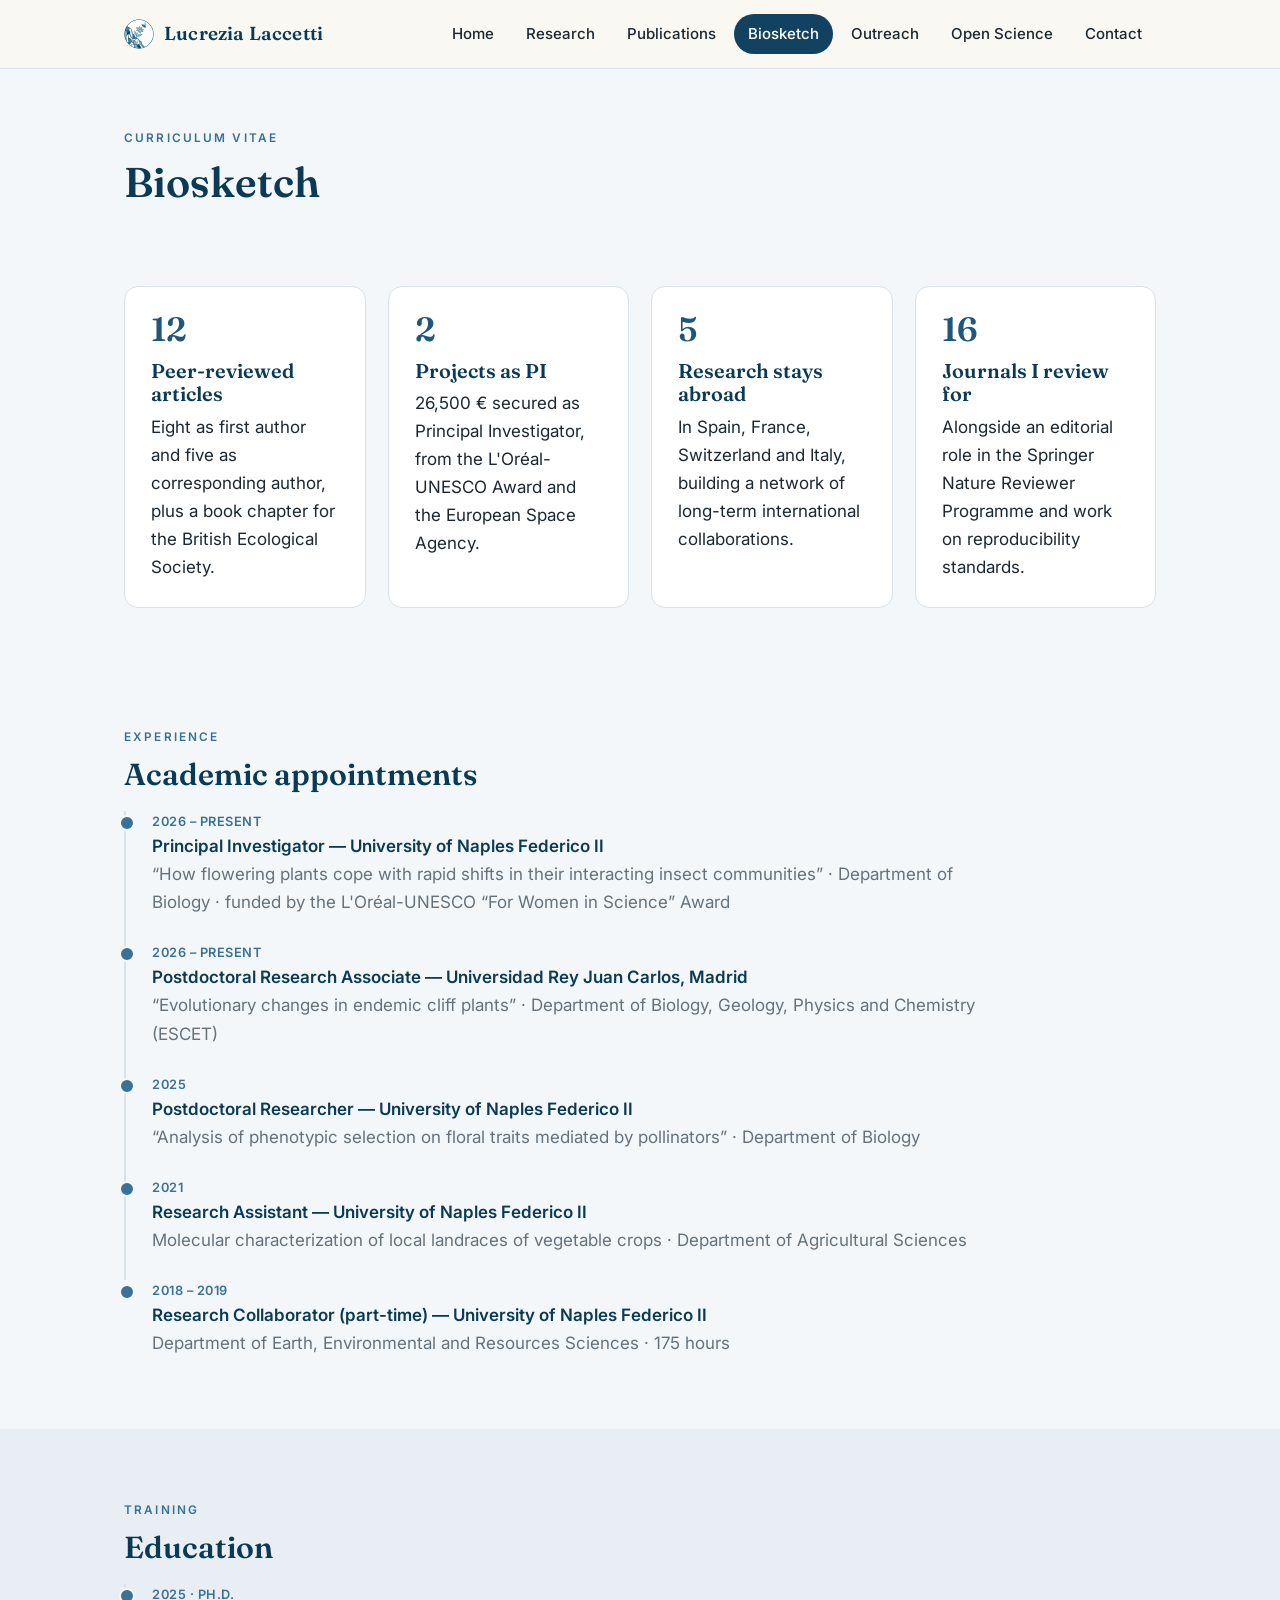
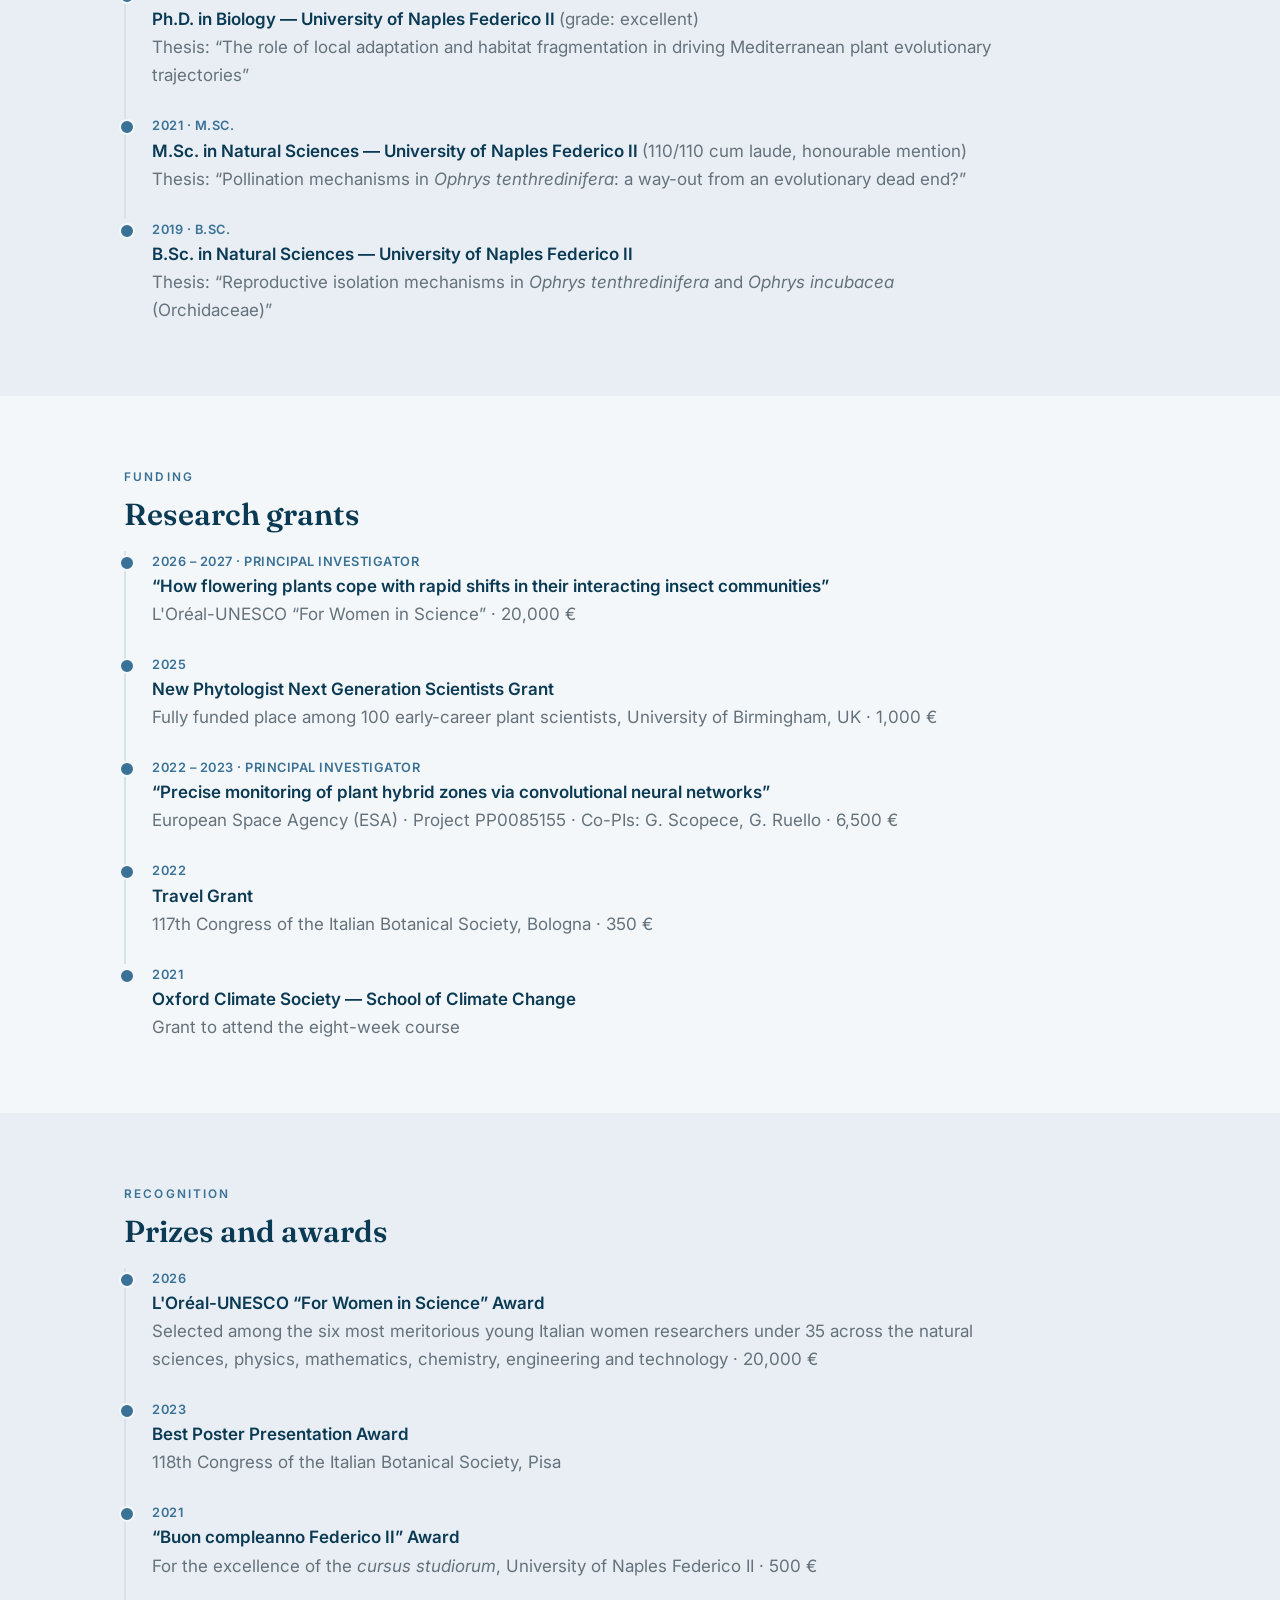
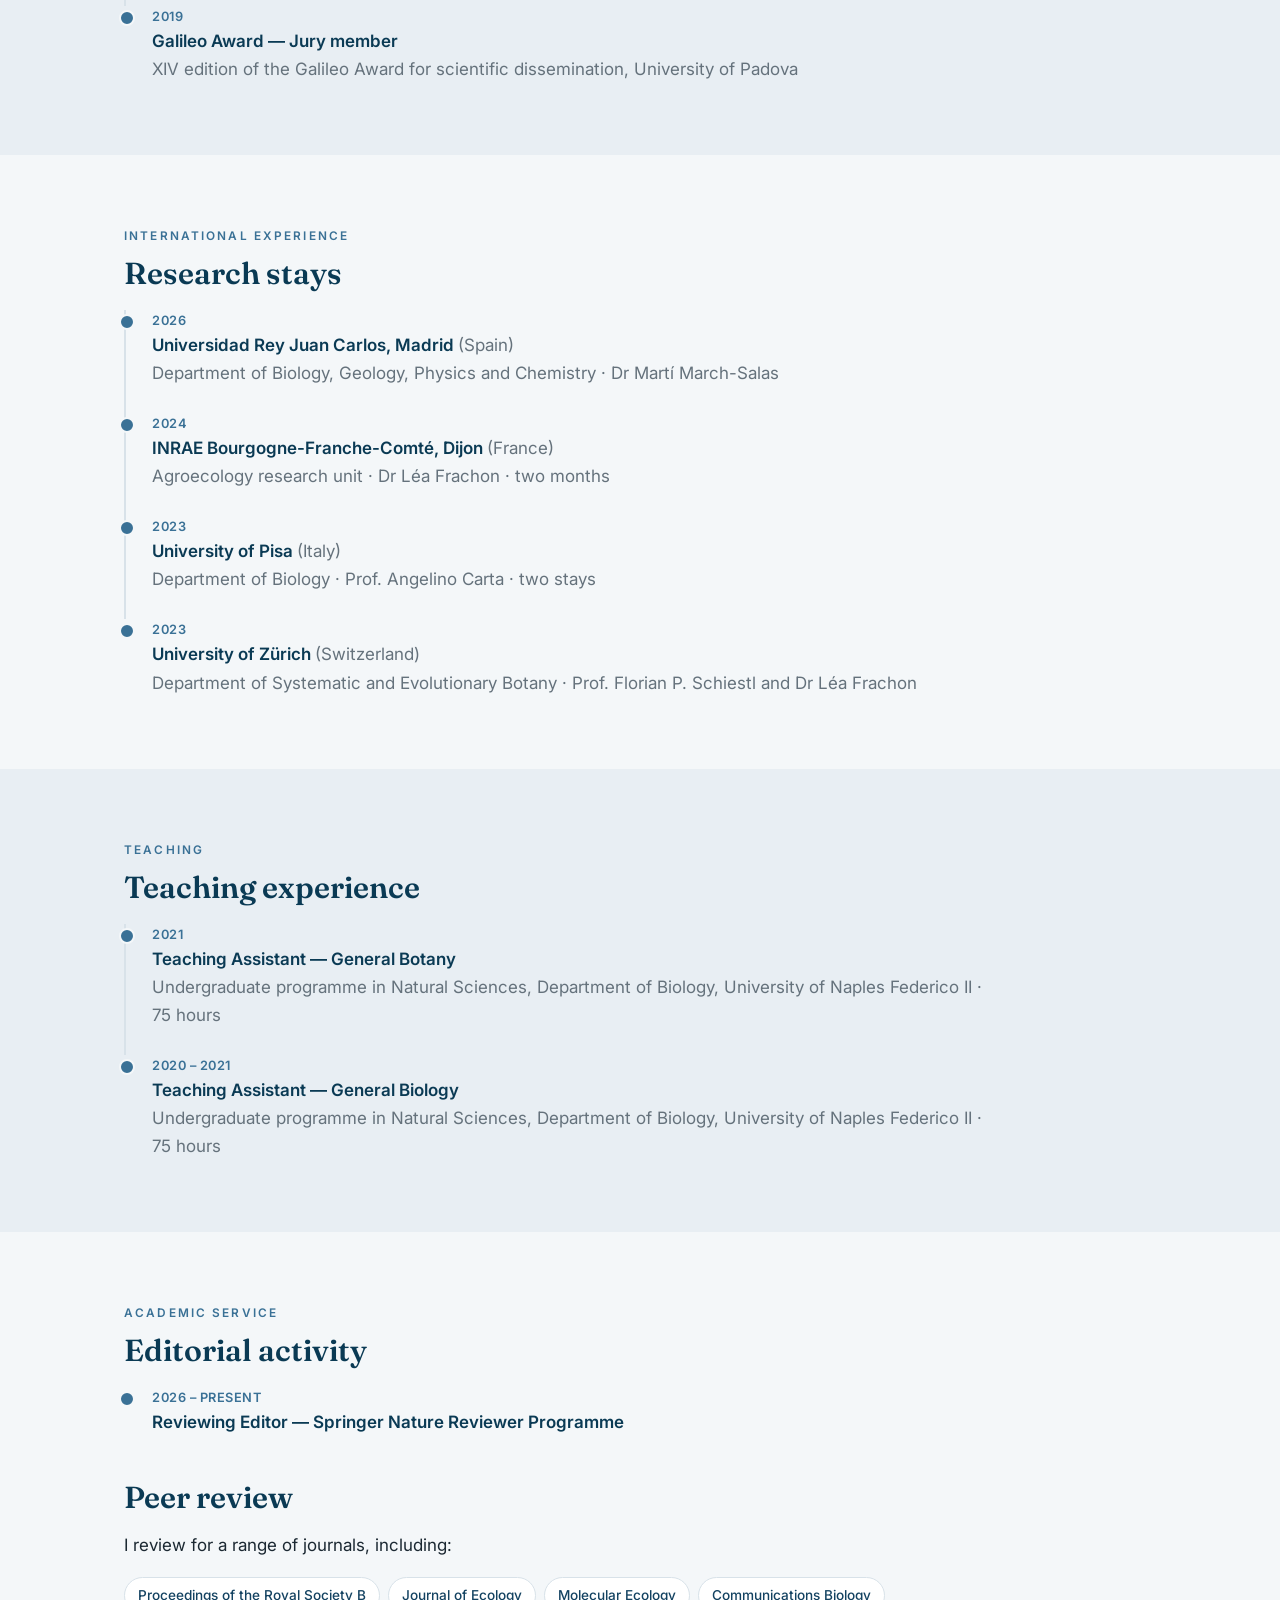
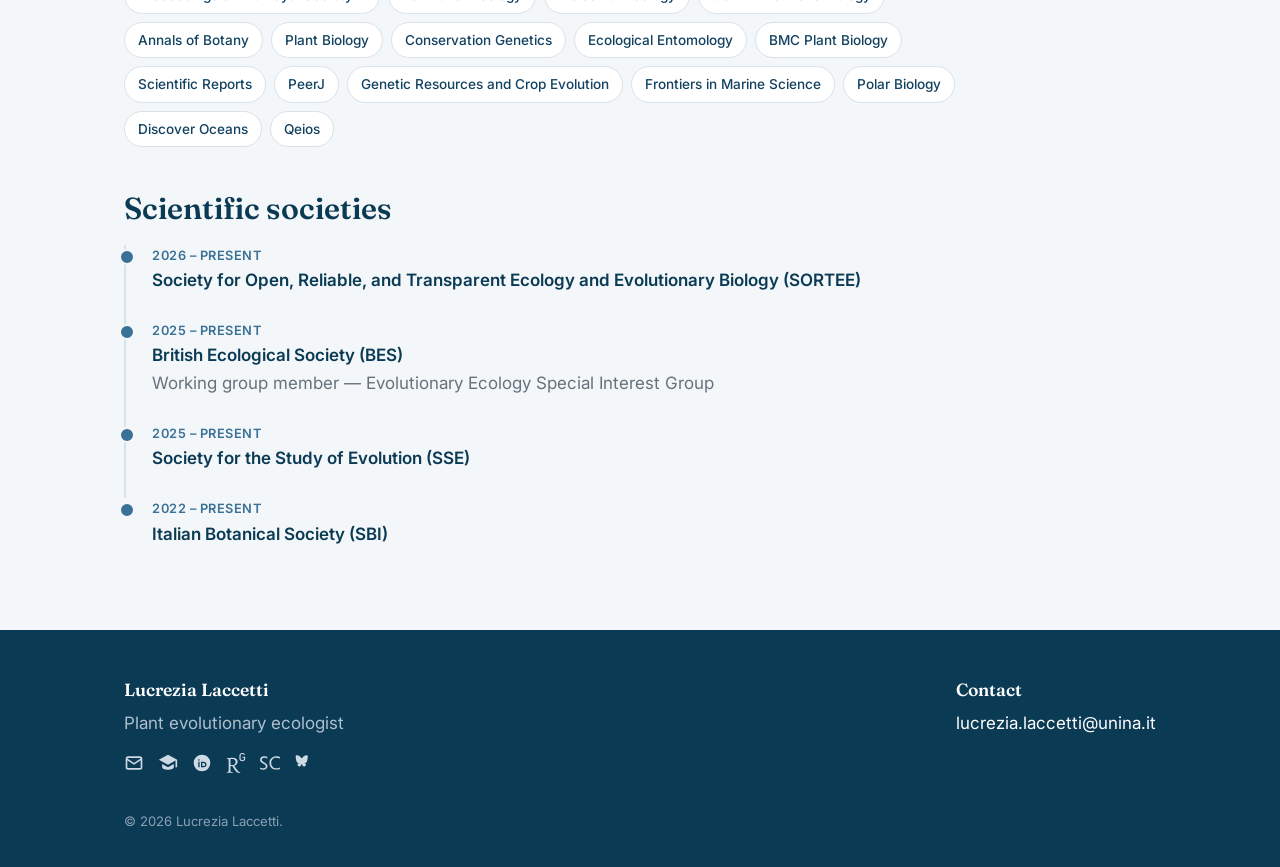
==== biosketch.html @ fb686a70 "Add files via upload" ====
<!DOCTYPE html>
<html lang="en">
<head>
<meta charset="UTF-8" />
<meta name="viewport" content="width=device-width, initial-scale=1.0" />
<title>Biosketch — Lucrezia Laccetti</title>
<meta name="description" content="Biosketch of Lucrezia Laccetti: academic appointments, education, research grants, prizes and awards, research stays, teaching, peer review and academic service." />
<link rel="icon" href="assets/logo.png" />
<link rel="preconnect" href="https://fonts.googleapis.com" />
<link rel="preconnect" href="https://fonts.gstatic.com" crossorigin />
<link href="https://fonts.googleapis.com/css2?family=Fraunces:opsz,wght@9..144,500;9..144,600;9..144,700&family=Inter:wght@400;500;600;700&display=swap" rel="stylesheet" />
<link rel="stylesheet" href="css/style.css" />
</head>
<body>

<header class="site-header">
  <div class="wrap nav">
    <a class="brand" href="index.html"><img src="assets/logo.png" alt="" /> Lucrezia Laccetti</a>
    <button class="nav-toggle" aria-label="Menu"><span></span><span></span><span></span></button>
    <ul class="nav-links">
      <li><a href="index.html">Home</a></li>
      <li><a href="research.html">Research</a></li>
      <li><a href="publications.html">Publications</a></li>
      <li><a class="active" href="biosketch.html">Biosketch</a></li>
      <li><a href="outreach.html">Outreach</a></li>
      <li><a href="open-science.html">Open Science</a></li>
      <li><a href="contact.html">Contact</a></li>
    </ul>
  </div>
</header>

<main>
  <section class="page-head wrap">
    <p class="eyebrow">Curriculum vitae</p>
    <h1>Biosketch</h1>
  </section>

  <section class="section--tight wrap">
    <div class="cards" style="grid-template-columns:repeat(auto-fit,minmax(215px,1fr))">
      <article class="card">
        <p style="font-family:var(--font-serif);font-size:2.1rem;line-height:1;color:var(--green-700);font-weight:600;margin-bottom:12px">12</p>
        <h3>Peer-reviewed articles</h3>
        <p>Eight as first author and five as corresponding author, plus a book chapter for the
          British Ecological Society.</p>
      </article>
      <article class="card">
        <p style="font-family:var(--font-serif);font-size:2.1rem;line-height:1;color:var(--green-700);font-weight:600;margin-bottom:12px">2</p>
        <h3>Projects as PI</h3>
        <p>26,500 € secured as Principal Investigator, from the L&#39;Oréal-UNESCO Award and the
          European Space Agency.</p>
      </article>
      <article class="card">
        <p style="font-family:var(--font-serif);font-size:2.1rem;line-height:1;color:var(--green-700);font-weight:600;margin-bottom:12px">5</p>
        <h3>Research stays abroad</h3>
        <p>In Spain, France, Switzerland and Italy, building a network of long-term international
          collaborations.</p>
      </article>
      <article class="card">
        <p style="font-family:var(--font-serif);font-size:2.1rem;line-height:1;color:var(--green-700);font-weight:600;margin-bottom:12px">16</p>
        <h3>Journals I review for</h3>
        <p>Alongside an editorial role in the Springer Nature Reviewer Programme and work on
          reproducibility standards.</p>
      </article>
    </div>
  </section>

  <section class="section wrap">
    <p class="eyebrow">Experience</p>
    <h2>Academic appointments</h2>
    <ul class="timeline" style="margin-top:18px;max-width:880px">
      <li><div class="date">2026 – present</div>
        <div class="ti">Principal Investigator — University of Naples Federico II</div>
        <div class="where">&ldquo;How flowering plants cope with rapid shifts in their interacting insect communities&rdquo; ·
          Department of Biology · funded by the L&#39;Oréal-UNESCO &ldquo;For Women in Science&rdquo; Award</div></li>
      <li><div class="date">2026 – present</div>
        <div class="ti">Postdoctoral Research Associate — Universidad Rey Juan Carlos, Madrid</div>
        <div class="where">&ldquo;Evolutionary changes in endemic cliff plants&rdquo; · Department of Biology,
          Geology, Physics and Chemistry (ESCET)</div></li>
      <li><div class="date">2025</div>
        <div class="ti">Postdoctoral Researcher — University of Naples Federico II</div>
        <div class="where">&ldquo;Analysis of phenotypic selection on floral traits mediated by pollinators&rdquo; ·
          Department of Biology</div></li>
      <li><div class="date">2021</div>
        <div class="ti">Research Assistant — University of Naples Federico II</div>
        <div class="where">Molecular characterization of local landraces of vegetable crops ·
          Department of Agricultural Sciences</div></li>
      <li><div class="date">2018 – 2019</div>
        <div class="ti">Research Collaborator (part-time) — University of Naples Federico II</div>
        <div class="where">Department of Earth, Environmental and Resources Sciences · 175 hours</div></li>
    </ul>
  </section>

  <section class="section--alt section">
    <div class="wrap">
      <p class="eyebrow">Training</p>
      <h2>Education</h2>
      <ul class="timeline" style="margin-top:18px;max-width:880px">
        <li><div class="date">2025 · Ph.D.</div>
          <div class="ti">Ph.D. in Biology — University of Naples Federico II
            <span style="color:var(--muted);font-weight:400">(grade: excellent)</span></div>
          <div class="where">Thesis: &ldquo;The role of local adaptation and habitat fragmentation in driving
            Mediterranean plant evolutionary trajectories&rdquo;</div></li>
        <li><div class="date">2021 · M.Sc.</div>
          <div class="ti">M.Sc. in Natural Sciences — University of Naples Federico II
            <span style="color:var(--muted);font-weight:400">(110/110 cum laude, honourable mention)</span></div>
          <div class="where">Thesis: &ldquo;Pollination mechanisms in <em>Ophrys tenthredinifera</em>:
            a way-out from an evolutionary dead end?&rdquo;</div></li>
        <li><div class="date">2019 · B.Sc.</div>
          <div class="ti">B.Sc. in Natural Sciences — University of Naples Federico II</div>
          <div class="where">Thesis: &ldquo;Reproductive isolation mechanisms in <em>Ophrys tenthredinifera</em>
            and <em>Ophrys incubacea</em> (Orchidaceae)&rdquo;</div></li>
      </ul>
    </div>
  </section>

  <section class="section wrap">
    <p class="eyebrow">Funding</p>
    <h2>Research grants</h2>
    <ul class="timeline" style="margin-top:18px;max-width:880px">
      <li><div class="date">2026 – 2027 · Principal Investigator</div>
        <div class="ti">&ldquo;How flowering plants cope with rapid shifts in their interacting insect communities&rdquo;</div>
        <div class="where">L&#39;Oréal-UNESCO &ldquo;For Women in Science&rdquo; · 20,000 €</div></li>
      <li><div class="date">2025</div>
        <div class="ti">New Phytologist Next Generation Scientists Grant</div>
        <div class="where">Fully funded place among 100 early-career plant scientists, University of
          Birmingham, UK · 1,000 €</div></li>
      <li><div class="date">2022 – 2023 · Principal Investigator</div>
        <div class="ti">&ldquo;Precise monitoring of plant hybrid zones via convolutional neural networks&rdquo;</div>
        <div class="where">European Space Agency (ESA) · Project PP0085155 · Co-PIs: G. Scopece,
          G. Ruello · 6,500 €</div></li>
      <li><div class="date">2022</div>
        <div class="ti">Travel Grant</div>
        <div class="where">117th Congress of the Italian Botanical Society, Bologna · 350 €</div></li>
      <li><div class="date">2021</div>
        <div class="ti">Oxford Climate Society — School of Climate Change</div>
        <div class="where">Grant to attend the eight-week course</div></li>
    </ul>
  </section>

  <section class="section--alt section">
    <div class="wrap">
      <p class="eyebrow">Recognition</p>
      <h2>Prizes and awards</h2>
      <ul class="timeline" style="margin-top:18px;max-width:880px">
        <li><div class="date">2026</div>
          <div class="ti">L&#39;Oréal-UNESCO &ldquo;For Women in Science&rdquo; Award</div>
          <div class="where">Selected among the six most meritorious young Italian women researchers
            under 35 across the natural sciences, physics, mathematics, chemistry, engineering and
            technology · 20,000 €</div></li>
        <li><div class="date">2023</div>
          <div class="ti">Best Poster Presentation Award</div>
          <div class="where">118th Congress of the Italian Botanical Society, Pisa</div></li>
        <li><div class="date">2021</div>
          <div class="ti">&ldquo;Buon compleanno Federico II&rdquo; Award</div>
          <div class="where">For the excellence of the <em>cursus studiorum</em>, University of Naples
            Federico II · 500 €</div></li>
        <li><div class="date">2019</div>
          <div class="ti">Galileo Award — Jury member</div>
          <div class="where">XIV edition of the Galileo Award for scientific dissemination,
            University of Padova</div></li>
      </ul>
    </div>
  </section>

  <section class="section wrap">
    <p class="eyebrow">International experience</p>
    <h2>Research stays</h2>
    <ul class="timeline" style="margin-top:18px;max-width:880px">
      <li><div class="date">2026</div>
        <div class="ti">Universidad Rey Juan Carlos, Madrid <span style="color:var(--muted);font-weight:400">(Spain)</span></div>
        <div class="where">Department of Biology, Geology, Physics and Chemistry · Dr Martí March-Salas</div></li>
      <li><div class="date">2024</div>
        <div class="ti">INRAE Bourgogne-Franche-Comté, Dijon <span style="color:var(--muted);font-weight:400">(France)</span></div>
        <div class="where">Agroecology research unit · Dr Léa Frachon · two months</div></li>
      <li><div class="date">2023</div>
        <div class="ti">University of Pisa <span style="color:var(--muted);font-weight:400">(Italy)</span></div>
        <div class="where">Department of Biology · Prof. Angelino Carta · two stays</div></li>
      <li><div class="date">2023</div>
        <div class="ti">University of Zürich <span style="color:var(--muted);font-weight:400">(Switzerland)</span></div>
        <div class="where">Department of Systematic and Evolutionary Botany · Prof. Florian P. Schiestl
          and Dr Léa Frachon</div></li>
    </ul>
  </section>

  <section class="section--alt section">
    <div class="wrap">
      <p class="eyebrow">Teaching</p>
      <h2>Teaching experience</h2>
      <ul class="timeline" style="margin-top:18px;max-width:880px">
        <li><div class="date">2021</div>
          <div class="ti">Teaching Assistant — General Botany</div>
          <div class="where">Undergraduate programme in Natural Sciences, Department of Biology,
            University of Naples Federico II · 75 hours</div></li>
        <li><div class="date">2020 – 2021</div>
          <div class="ti">Teaching Assistant — General Biology</div>
          <div class="where">Undergraduate programme in Natural Sciences, Department of Biology,
            University of Naples Federico II · 75 hours</div></li>
      </ul>
    </div>
  </section>

  <section class="section wrap">
    <p class="eyebrow">Academic service</p>
    <h2>Editorial activity</h2>
    <ul class="timeline" style="margin-top:18px;max-width:880px">
      <li><div class="date">2026 – present</div>
        <div class="ti">Reviewing Editor — Springer Nature Reviewer Programme</div></li>
    </ul>

    <h2 style="margin-top:44px">Peer review</h2>
    <p class="prose" style="margin-top:6px">I review for a range of journals, including:</p>
    <ul class="tags" style="max-width:880px">
      <li>Proceedings of the Royal Society B</li>
      <li>Journal of Ecology</li>
      <li>Molecular Ecology</li>
      <li>Communications Biology</li>
      <li>Annals of Botany</li>
      <li>Plant Biology</li>
      <li>Conservation Genetics</li>
      <li>Ecological Entomology</li>
      <li>BMC Plant Biology</li>
      <li>Scientific Reports</li>
      <li>PeerJ</li>
      <li>Genetic Resources and Crop Evolution</li>
      <li>Frontiers in Marine Science</li>
      <li>Polar Biology</li>
      <li>Discover Oceans</li>
      <li>Qeios</li>
    </ul>
    <h2 style="margin-top:44px">Scientific societies</h2>
    <ul class="timeline" style="margin-top:18px;max-width:880px">
      <li><div class="date">2026 – present</div>
        <div class="ti">Society for Open, Reliable, and Transparent Ecology and Evolutionary Biology (SORTEE)</div></li>
      <li><div class="date">2025 – present</div>
        <div class="ti">British Ecological Society (BES)</div>
        <div class="where">Working group member — Evolutionary Ecology Special Interest Group</div></li>
      <li><div class="date">2025 – present</div>
        <div class="ti">Society for the Study of Evolution (SSE)</div></li>
      <li><div class="date">2022 – present</div>
        <div class="ti">Italian Botanical Society (SBI)</div></li>
    </ul>
  </section>
</main>

<footer class="site-footer" id="contact">
  <div class="wrap footer-grid">
    <div>
      <h3>Lucrezia Laccetti</h3>
      <p style="max-width:42ch;color:#aebfce">Plant evolutionary ecologist</p>
      <div class="footer-socials">
        <a href="mailto:lucrezia.laccetti@unina.it" aria-label="Email"><svg viewBox="0 0 24 24" fill="none" stroke="currentColor" stroke-width="2"><rect x="3" y="5" width="18" height="14" rx="2"/><path d="m3 7 9 6 9-6"/></svg></a>
        <a href="https://scholar.google.com/citations?user=Ui07RpoAAAAJ&hl=en" target="_blank" rel="noopener" aria-label="Google Scholar"><svg viewBox="0 0 24 24" fill="currentColor"><path d="M12 2 1 8l11 6 9-4.9V17h2V8L12 2zM5 13.2V17c0 1.7 3.1 3 7 3s7-1.3 7-3v-3.8l-7 3.8-7-3.8z"/></svg></a>
        <a href="https://orcid.org/0000-0001-8578-6644" target="_blank" rel="noopener" aria-label="ORCID"><svg viewBox="0 0 24 24" fill="currentColor"><path d="M12 2a10 10 0 1 0 0 20 10 10 0 0 0 0-20zM8.3 7.4a1 1 0 1 1 0 2 1 1 0 0 1 0-2zm-.8 3.1h1.6v6.6H7.5v-6.6zm3.3 0h3.1c2.2 0 3.5 1.5 3.5 3.3s-1.4 3.3-3.6 3.3h-3v-6.6zm1.6 1.4v3.8h1.3c1.3 0 2-.8 2-1.9 0-1-.6-1.9-2-1.9h-1.3z"/></svg></a>
        <a href="https://www.researchgate.net/profile/Lucrezia-Laccetti" target="_blank" rel="noopener" aria-label="ResearchGate"><svg viewBox="0 0 24 24" fill="currentColor"><path d="M19.586 0c-.818 0-1.508.19-2.073.565-.563.377-.97.936-1.213 1.68a3.193 3.193 0 0 0-.112.437 8.365 8.365 0 0 0-.078.53 9 9 0 0 0-.05.727c-.01.282-.013.621-.013 1.016a31.121 31.123 0 0 0 .014 1.017 9 9 0 0 0 .05.727 7.946 7.946 0 0 0 .077.53h-.005a3.334 3.334 0 0 0 .113.438c.245.743.65 1.303 1.214 1.68.565.376 1.256.564 2.075.564.8 0 1.536-.213 2.105-.603.57-.39.94-.916 1.175-1.65.076-.235.135-.558.177-.93a10.9 10.9 0 0 0 .043-1.207v-.82c0-.095-.047-.142-.14-.142h-3.064c-.094 0-.14.047-.14.141v.956c0 .094.046.14.14.14h1.666c.056 0 .084.03.084.086 0 .36 0 .62-.036.865-.038.244-.1.447-.147.606-.108.385-.348.664-.638.876-.29.212-.738.35-1.227.35-.545 0-.901-.15-1.21-.353-.306-.203-.517-.454-.67-.915a3.136 3.136 0 0 1-.147-.762 17.366 17.367 0 0 1-.034-.656c-.01-.26-.014-.572-.014-.939a26.401 26.403 0 0 1 .014-.938 15.821 15.822 0 0 1 .035-.656 3.19 3.19 0 0 1 .148-.76 1.89 1.89 0 0 1 .742-1.01c.344-.244.593-.352 1.137-.352.508 0 .815.096 1.144.303.33.207.528.492.764.925.047.094.111.118.198.07l1.044-.43c.075-.048.09-.115.042-.199a3.549 3.549 0 0 0-.466-.742 3 3 0 0 0-.679-.607 3.313 3.313 0 0 0-.903-.41A4.068 4.068 0 0 0 19.586 0zM8.217 5.836c-1.69 0-3.036.086-4.297.086-1.146 0-2.291 0-3.007-.029v.831l1.088.2c.744.144 1.174.488 1.174 2.264v11.288c0 1.777-.43 2.12-1.174 2.263l-1.088.2v.832c.773-.029 2.12-.086 3.465-.086 1.29 0 2.951.057 3.667.086v-.831l-1.49-.2c-.773-.115-1.174-.487-1.174-2.264v-4.784c.688.057 1.29.057 2.206.057 1.748 3.123 3.41 5.472 4.355 6.56.86 1.032 2.177 1.691 3.839 1.691.487 0 1.003-.086 1.318-.23v-.744c-1.031 0-2.063-.716-2.808-1.518-1.26-1.376-2.95-3.582-4.355-6.074 2.32-.545 4.04-2.722 4.04-4.9 0-3.208-2.492-4.698-5.758-4.698zm-.515 1.29c2.406 0 3.839 1.26 3.839 3.552 0 2.263-1.547 3.782-4.097 3.782-.974 0-1.404-.03-2.063-.086v-7.19c.66-.059 1.547-.059 2.32-.059z"/></svg></a>
        <a href="https://www.scopus.com/authid/detail.uri?authorId=57891311900" target="_blank" rel="noopener" aria-label="Scopus"><svg viewBox="0 0 24 24" fill="currentColor"><path d="M24 19.059l-.14-1.777c-1.426.772-2.945 1.076-4.465 1.076-3.319 0-5.96-2.782-5.96-6.475 0-3.903 2.595-6.31 5.633-6.31 1.917 0 3.39.303 4.792 1.075L24 4.895c-1.286-.608-2.337-.889-4.698-.889-4.534 0-7.97 3.53-7.97 8.017 0 5.12 4.09 7.924 7.9 7.924 1.916 0 3.506-.257 4.768-.888zm-14.954-3.46c0-2.22-1.964-3.225-3.857-4.347C3.716 10.364 2.15 9.756 2.15 8.12c0-1.215.889-2.548 2.642-2.548 1.519 0 2.57.234 3.903 1.029l.117-1.847c-1.239-.514-2.127-.748-4.137-.748C1.8 4.006.047 5.876.047 8.26c0 2.384 2.103 3.413 4.02 4.581 1.426.865 2.922 1.45 2.922 2.992 0 1.496-1.333 2.571-2.922 2.571-1.566 0-2.594-.35-3.786-1.075L0 19.176c1.215.56 2.454.818 4.16.818 2.385 0 4.885-1.473 4.885-4.395z"/></svg></a>
        <a href="https://bsky.app/profile/lucrezialaccetti.bsky.social" target="_blank" rel="noopener" aria-label="Bluesky"><svg viewBox="0 0 24 24" fill="currentColor"><path d="M12 10.8C10.9 8.4 7.9 4.1 5.2 3 3.9 2.4 2 2.1 2 4.3c0 1.3.7 5.4 1.2 6.1.6 1.3 1.9 1.7 3.4 1.5-2.5.4-3.1 1.9-1.7 3.3 2.6 2.7 3.8-.7 4.1-1.6.1-.3.2-.5.3-.5s.2.2.3.5c.3.9 1.5 4.3 4.1 1.6 1.4-1.4.8-2.9-1.7-3.3 1.5.2 2.8-.2 3.4-1.5.5-.7 1.2-4.8 1.2-6.1 0-2.2-1.9-1.9-3.2-1.3-2.7 1.1-5.7 5.4-6.7 7.8z"/></svg></a>
      </div>
    </div>
    <div>
      <h3>Contact</h3>
      <p style="color:#cdd9e3;margin:0">
        <a href="mailto:lucrezia.laccetti@unina.it">lucrezia.laccetti@unina.it</a>
      </p>
    </div>
  </div>
  <div class="wrap copyright">© <span id="year">2026</span> Lucrezia Laccetti.</div>
</footer>

<script src="js/main.js"></script>
<script>document.getElementById('year').textContent=new Date().getFullYear();</script>
</body>
</html>
---- css/style.css ----
/* ===========================================================
   Lucrezia Laccetti — personal academic website
   Palette: botanical greens on warm paper
   =========================================================== */

:root {
  /* palette keyed to the site logo (blue cliff + plant + bee) */
  --green-900: #0a3a54;
  --green-800: #134261;
  --green-700: #1f567a;
  --green-500: #3a7196;
  --green-300: #8fb0c4;
  --sage:      #cfdde6;
  --paper:     #f4f7f9;
  --paper-2:   #e8eef3;
  --ink:       #1b2832;
  --muted:     #65727c;
  --line:      #d8e2e9;
  --gold:      #2f86b3;
  --maxw: 1080px;
  --radius: 14px;
  --shadow: 0 14px 40px -22px rgba(29, 53, 40, 0.45);
  --font-serif: "Fraunces", Georgia, "Times New Roman", serif;
  --font-sans: "Inter", -apple-system, BlinkMacSystemFont, "Segoe UI", sans-serif;
}

* { box-sizing: border-box; }

html { scroll-behavior: smooth; }

body {
  margin: 0;
  font-family: var(--font-sans);
  color: var(--ink);
  background: var(--paper);
  line-height: 1.65;
  font-size: 17px;
  -webkit-font-smoothing: antialiased;
}

img { max-width: 100%; display: block; }

a { color: var(--green-700); text-decoration: none; transition: color .18s ease; }
a:hover { color: var(--gold); }

h1, h2, h3, h4 {
  font-family: var(--font-serif);
  color: var(--green-900);
  line-height: 1.18;
  font-weight: 600;
  margin: 0 0 .5em;
}

h2 { font-size: 1.9rem; }
h3 { font-size: 1.25rem; }

p { margin: 0 0 1rem; }

.wrap { max-width: var(--maxw); margin: 0 auto; padding: 0 24px; }

.section { padding-block: 72px; }
.section--tight { padding-block: 48px; }
.section--alt { background: var(--paper-2); }

.eyebrow {
  font-family: var(--font-sans);
  text-transform: uppercase;
  letter-spacing: .18em;
  font-size: .74rem;
  font-weight: 600;
  color: var(--green-500);
  margin-bottom: .6rem;
}

.lead { font-size: 1.16rem; color: #36402f; }

/* ---------- Header / nav ---------- */
.site-header {
  position: sticky;
  top: 0;
  z-index: 50;
  background: rgba(250, 248, 242, 0.92);
  backdrop-filter: saturate(140%) blur(10px);
  border-bottom: 1px solid var(--line);
}
.nav {
  display: flex;
  align-items: center;
  justify-content: space-between;
  height: 68px;
}
.brand {
  font-family: var(--font-serif);
  font-weight: 600;
  font-size: 1.18rem;
  color: var(--green-900);
  letter-spacing: .01em;
  display: flex;
  align-items: center;
  gap: 10px;
}
.brand img { width: 30px; height: 30px; border-radius: 50%; }
.brand:hover { color: var(--green-900); }

.nav-links { display: flex; align-items: center; gap: 4px; list-style: none; margin: 0; padding: 0; }
.nav-links a {
  display: inline-block;
  padding: 8px 14px;
  border-radius: 999px;
  color: var(--ink);
  font-size: .94rem;
  font-weight: 500;
}
.nav-links a:hover { background: var(--sage); color: var(--green-900); }
.nav-links a.active { background: var(--green-800); color: #fff; }

.nav-toggle {
  display: none;
  background: none;
  border: 0;
  cursor: pointer;
  padding: 8px;
}
.nav-toggle span {
  display: block;
  width: 24px;
  height: 2px;
  background: var(--green-900);
  margin: 5px 0;
  transition: .25s;
}

/* ---------- Hero (home) ---------- */
.hero { padding-block: 70px 40px; }
.hero-grid {
  display: grid;
  grid-template-columns: 1.4fr 1fr;
  gap: 56px;
  align-items: center;
}
.hero h1 {
  font-size: 3.1rem;
  margin-bottom: .2em;
  letter-spacing: -0.01em;
}
.hero .role {
  font-family: var(--font-sans);
  font-weight: 600;
  color: var(--green-700);
  font-size: 1.05rem;
  letter-spacing: .02em;
  margin-bottom: 1.2rem;
}
.hero .role span { color: var(--muted); font-weight: 500; }

.portrait {
  position: relative;
  border-radius: 18px;
  overflow: hidden;
  box-shadow: var(--shadow);
  aspect-ratio: 4 / 4.4;
}
.portrait img { width: 100%; height: 100%; object-fit: cover; object-position: 42% 15%; }
.portrait::after {
  content: "";
  position: absolute; inset: 0;
  box-shadow: inset 0 0 0 1px rgba(255,255,255,.25);
  border-radius: 18px;
}

/* ---------- Tags / pills ---------- */
.tags { display: flex; flex-wrap: wrap; gap: 8px; margin: 18px 0 4px; padding: 0; list-style: none; }
.tags li {
  background: #fff;
  border: 1px solid var(--line);
  color: var(--green-800);
  padding: 6px 13px;
  border-radius: 999px;
  font-size: .85rem;
  font-weight: 500;
}

/* ---------- Social icons ---------- */
.socials { display: flex; gap: 12px; align-items: center; margin-top: 22px; flex-wrap: wrap; }
.socials a {
  display: inline-flex;
  align-items: center;
  gap: 7px;
  padding: 8px 14px;
  border: 1px solid var(--line);
  border-radius: 999px;
  background: #fff;
  font-size: .85rem;
  font-weight: 600;
  color: var(--green-800);
}
.socials a:hover { border-color: var(--green-500); color: var(--green-900); background: var(--sage); }
.socials svg { width: 16px; height: 16px; }

/* ---------- Buttons ---------- */
.btn {
  display: inline-block;
  background: var(--green-800);
  color: #fff;
  padding: 11px 22px;
  border-radius: 999px;
  font-weight: 600;
  font-size: .92rem;
}
.btn:hover { background: var(--green-900); color: #fff; }
.btn--ghost { background: transparent; color: var(--green-800); border: 1px solid var(--green-500); }
.btn--ghost:hover { background: var(--green-800); color: #fff; }

/* ---------- Page header ---------- */
.page-head { padding-block: 60px 10px; }
.page-head h1 { font-size: 2.6rem; }

/* ---------- Generic prose ---------- */
.prose { max-width: 760px; }
.prose h2 { margin-top: 1.6em; }

/* ---------- Cards ---------- */
.cards { display: grid; grid-template-columns: repeat(auto-fit, minmax(250px, 1fr)); gap: 22px; }
.card {
  background: #fff;
  border: 1px solid var(--line);
  border-radius: var(--radius);
  padding: 26px;
}
.card h3 { margin-bottom: .35em; }
.card .ic { font-size: 1.5rem; margin-bottom: 10px; }
.card p:last-child { margin-bottom: 0; }
.card .card-img {
  margin: -26px -26px 18px;
  border-radius: var(--radius) var(--radius) 0 0;
  overflow: hidden;
  aspect-ratio: 16 / 10;
}
.card .card-img img { width: 100%; height: 100%; object-fit: cover; display: block; }

/* ---------- Timeline ---------- */
.timeline { list-style: none; margin: 0; padding: 0; }
.timeline > li {
  position: relative;
  padding: 0 0 26px 26px;
  border-left: 2px solid var(--line);
}
.timeline > li:last-child { border-left-color: transparent; padding-bottom: 0; }
.timeline > li::before {
  content: "";
  position: absolute;
  left: -7px; top: 4px;
  width: 12px; height: 12px;
  border-radius: 50%;
  background: var(--green-500);
  border: 2px solid var(--paper);
}
.timeline .date {
  font-size: .8rem;
  font-weight: 600;
  letter-spacing: .04em;
  color: var(--green-500);
  text-transform: uppercase;
}
.timeline .ti { font-weight: 600; color: var(--green-900); }
.timeline .where { color: var(--muted); }

/* ---------- Publications ---------- */
.pubfilter { display: flex; flex-wrap: wrap; gap: 8px; margin-bottom: 28px; }
.pubfilter button {
  border: 1px solid var(--line);
  background: #fff;
  color: var(--green-800);
  padding: 7px 16px;
  border-radius: 999px;
  font: inherit;
  font-size: .88rem;
  font-weight: 600;
  cursor: pointer;
  transition: .18s;
}
.pubfilter button:hover { background: var(--sage); }
.pubfilter button.active { background: var(--green-800); color: #fff; border-color: var(--green-800); }

.publist { list-style: none; margin: 0; padding: 0; }
.pub {
  display: flex;
  gap: 18px;
  padding: 20px 0;
  border-bottom: 1px solid var(--line);
}
.pub .num {
  font-family: var(--font-serif);
  font-size: 1.05rem;
  color: var(--green-300);
  min-width: 34px;
  font-weight: 600;
}
.pub .body { flex: 1; }
.pub .ptitle { font-weight: 600; color: var(--green-900); }
.pub .meta { color: var(--muted); font-size: .94rem; }
.pub .venue { font-style: italic; color: #4a5247; }
.pub .badges { margin-top: 8px; display: flex; flex-wrap: wrap; gap: 7px; }
.badge {
  font-size: .72rem;
  font-weight: 700;
  letter-spacing: .03em;
  text-transform: uppercase;
  padding: 3px 9px;
  border-radius: 6px;
  background: var(--sage);
  color: var(--green-900);
}
.badge--first { background: #dbe6ee; color: #1f567a; }
.badge--doi { background: #fff; border: 1px solid var(--line); color: var(--green-700); }
.badge--if { background: #e1ecf2; color: var(--green-700); }

.author-me { color: var(--green-900); font-weight: 700; }

/* ---------- Funder logos ---------- */
.logos { display: flex; flex-wrap: wrap; align-items: center; gap: 34px; margin-top: 8px; }
.logos img { height: 52px; width: auto; filter: grayscale(1); opacity: .8; transition: .2s; }
.logos img:hover { filter: none; opacity: 1; }

.logos--funders { gap: 24px 40px; margin-top: 8px; justify-content: center; }
.logos--funders img {
  width: 150px;
  height: 72px;
  object-fit: contain;
  filter: none;
  opacity: 1;
}
@media (max-width: 560px) { .logos--funders img { width: 120px; height: 58px; } }

/* ---------- Highlight / image band ---------- */
.band {
  position: relative;
  color: #fff;
  background: var(--green-900);
  overflow: hidden;
}
.band .wrap { position: relative; z-index: 2; padding: 64px 24px; }
.band .band-bg {
  position: absolute; inset: 0;
  background-size: cover;
  background-position: center 38%;
  opacity: .26;
}
.band h2 { color: #fff; }
.band p, .band .lead { color: #eaf1ee; }
.band .eyebrow { color: var(--green-300); }
.band--slim .wrap { padding: 46px 24px; }

/* ---------- Figures (concept / study images) ---------- */
.figure-row {
  display: grid;
  grid-template-columns: 1.05fr 1fr;
  gap: 40px;
  align-items: center;
}
.figure-row.reverse { grid-template-columns: 1fr 1.05fr; }
.figure-row .fig img {
  width: 100%;
  border-radius: var(--radius);
}
.figure-plain img { width: 100%; border-radius: var(--radius); }
.media-full { margin: 28px 0 8px; }
.media-full img { width: 100%; height: clamp(280px, 48vh, 540px); object-fit: cover; display: block; }
figure { margin: 0; }
figcaption { font-size: .85rem; color: var(--muted); margin-top: 8px; }

/* ---------- Outreach media thumbnails ---------- */
.media-item { display: flex; gap: 20px; align-items: flex-start; }
.media-item .thumb {
  flex: 0 0 300px;
  border-radius: 10px;
  overflow: hidden;
  border: 1px solid var(--line);
}
/* identical thumbnail boxes; ratio matches the first (wide) image so it is
   not cropped, while taller images are trimmed from the bottom (text on top) */
.media-item .thumb img {
  width: 100%;
  display: block;
  aspect-ratio: 1000 / 482;
  object-fit: cover;
  object-position: top;
}
@media (max-width: 720px) {
  .figure-row, .figure-row.reverse { grid-template-columns: 1fr; gap: 22px; }
  .media-item { flex-direction: column; }
  .media-item .thumb { flex-basis: auto; width: 100%; max-width: 360px; }
}

/* ---------- News list ---------- */
.news { list-style: none; margin: 0; padding: 0; }
.news li {
  display: flex; gap: 16px;
  padding: 14px 0;
  border-bottom: 1px dashed var(--line);
}
.news .y { font-weight: 700; color: var(--green-500); min-width: 64px; font-size: .9rem; padding-top: 2px; }

/* ---------- Footer ---------- */
.site-footer {
  background: var(--green-900);
  color: #cdd9e3;
  padding: 50px 0 34px;
  margin-top: 10px;
}
.site-footer a { color: #fff; }
.site-footer a:hover { color: var(--green-300); }
.footer-grid {
  display: flex;
  justify-content: space-between;
  flex-wrap: wrap;
  gap: 24px;
  align-items: flex-start;
}
.footer-grid h3 { color: #fff; font-size: 1.1rem; }
.footer-socials { display: flex; gap: 14px; margin-top: 12px; }
.footer-socials a svg { width: 20px; height: 20px; }
.footer-socials a { color: #cdd9e3; }
.footer-socials a:hover { color: #fff; }
.copyright { margin-top: 30px; font-size: .82rem; color: #8aa0b3; }

/* ---------- Contact two-column ---------- */
.contact-grid { display: grid; grid-template-columns: 1fr 1fr; gap: 22px; align-items: stretch; }
.contact-grid > div { display: flex; flex-direction: column; gap: 22px; }
.contact-grid .card { height: 100%; }
.socials--stack { flex-direction: column; align-items: stretch; gap: 10px; margin-top: 4px; }
.socials--stack a { justify-content: flex-start; }
@media (max-width: 760px) { .contact-grid { grid-template-columns: 1fr; } }

/* ---------- Definition pairs ---------- */
.kv { display: grid; grid-template-columns: auto 1fr; gap: 6px 18px; margin: 0; }
.kv dt { font-weight: 700; color: var(--green-700); }
.kv dd { margin: 0; }

/* ---------- Responsive ---------- */
/* the menu collapses earlier than the rest of the layout: seven links no longer
   fit next to the brand below ~1000px */
@media (max-width: 1000px) {
  .nav-toggle { display: block; }
  .nav-links {
    position: fixed;
    inset: 68px 0 auto 0;
    flex-direction: column;
    align-items: stretch;
    gap: 0;
    background: var(--paper);
    border-bottom: 1px solid var(--line);
    padding: 10px 16px 18px;
    transform: translateY(-130%);
    transition: transform .28s ease;
    box-shadow: var(--shadow);
  }
  .nav-links.open { transform: translateY(0); }
  .nav-links a { padding: 12px 14px; border-radius: 10px; }
}

@media (max-width: 860px) {
  body { font-size: 16px; }
  .hero-grid { grid-template-columns: 1fr; gap: 30px; }
  .hero { padding-block: 40px 10px; }
  .portrait { max-width: 320px; margin: 0 auto; }
  .hero h1 { font-size: 2.4rem; }
  h2 { font-size: 1.6rem; }
  .page-head h1 { font-size: 2.1rem; }

  .footer-grid { flex-direction: column; }
}
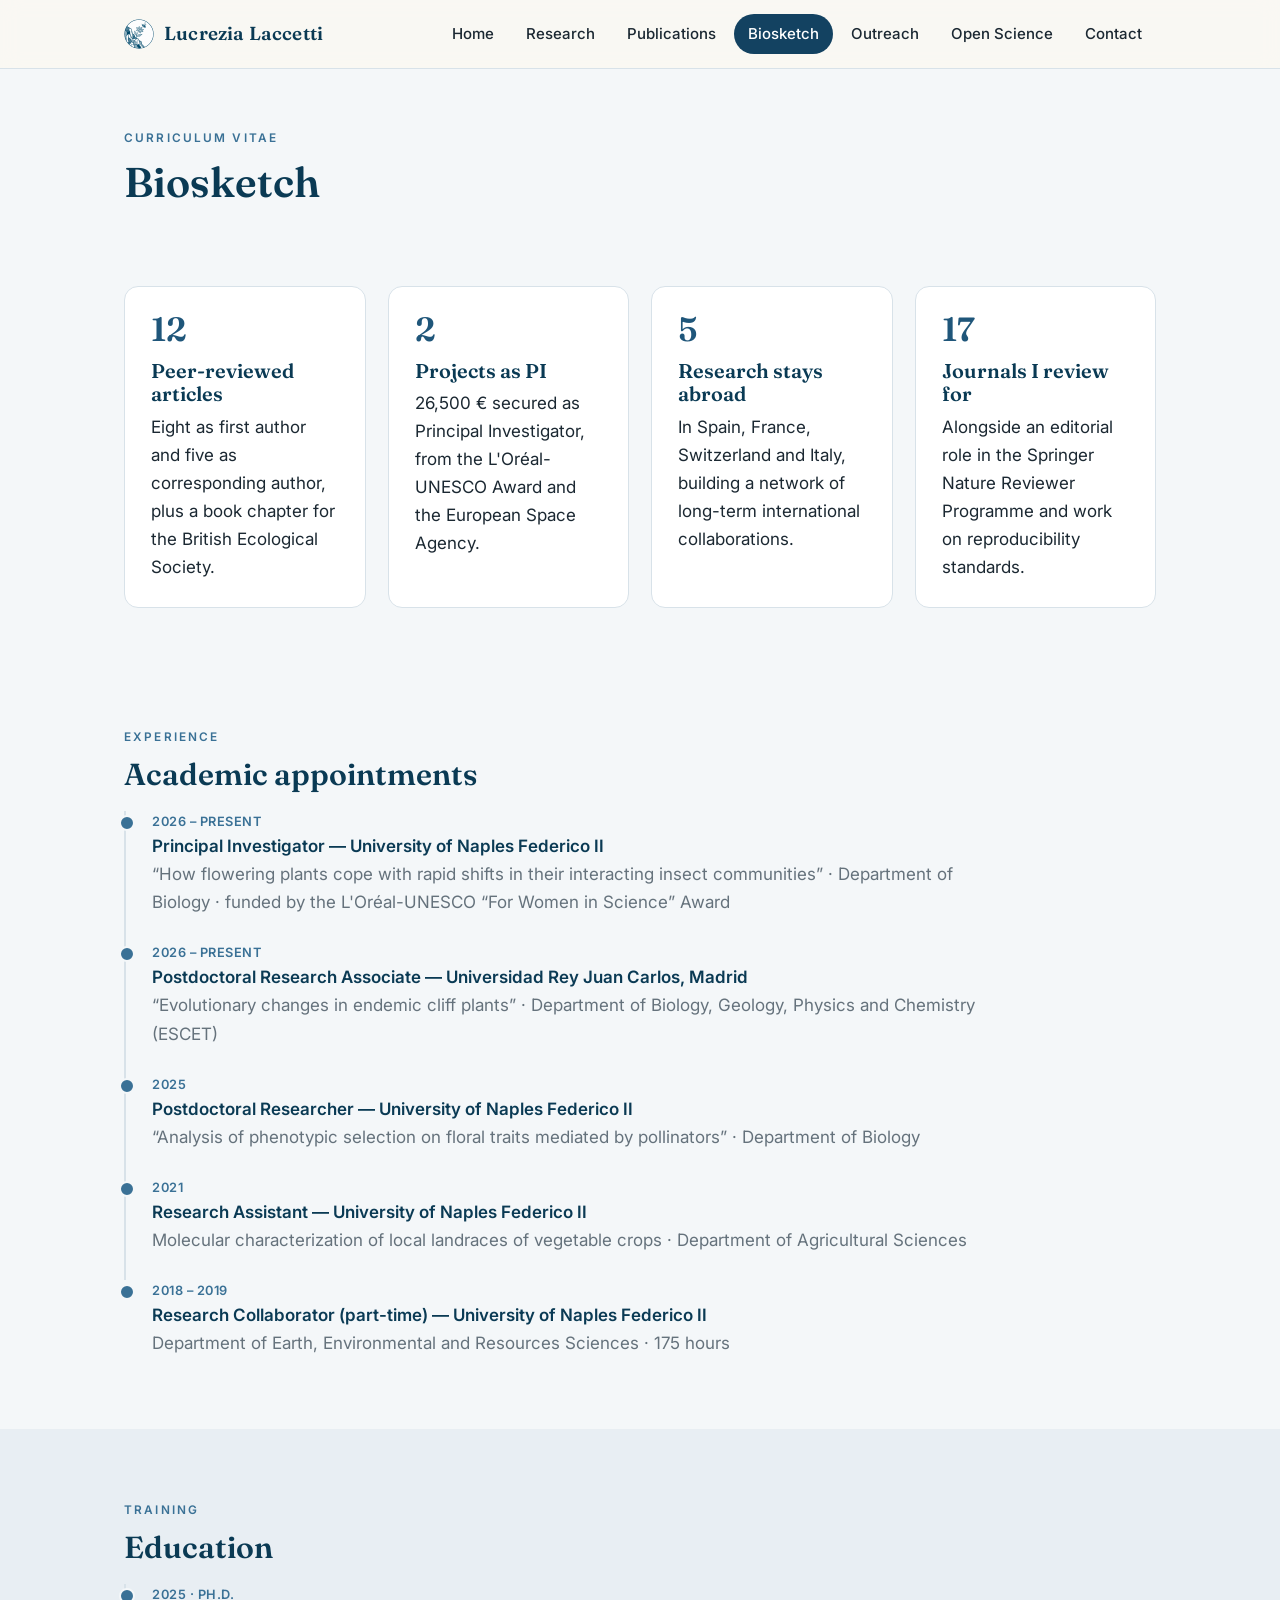
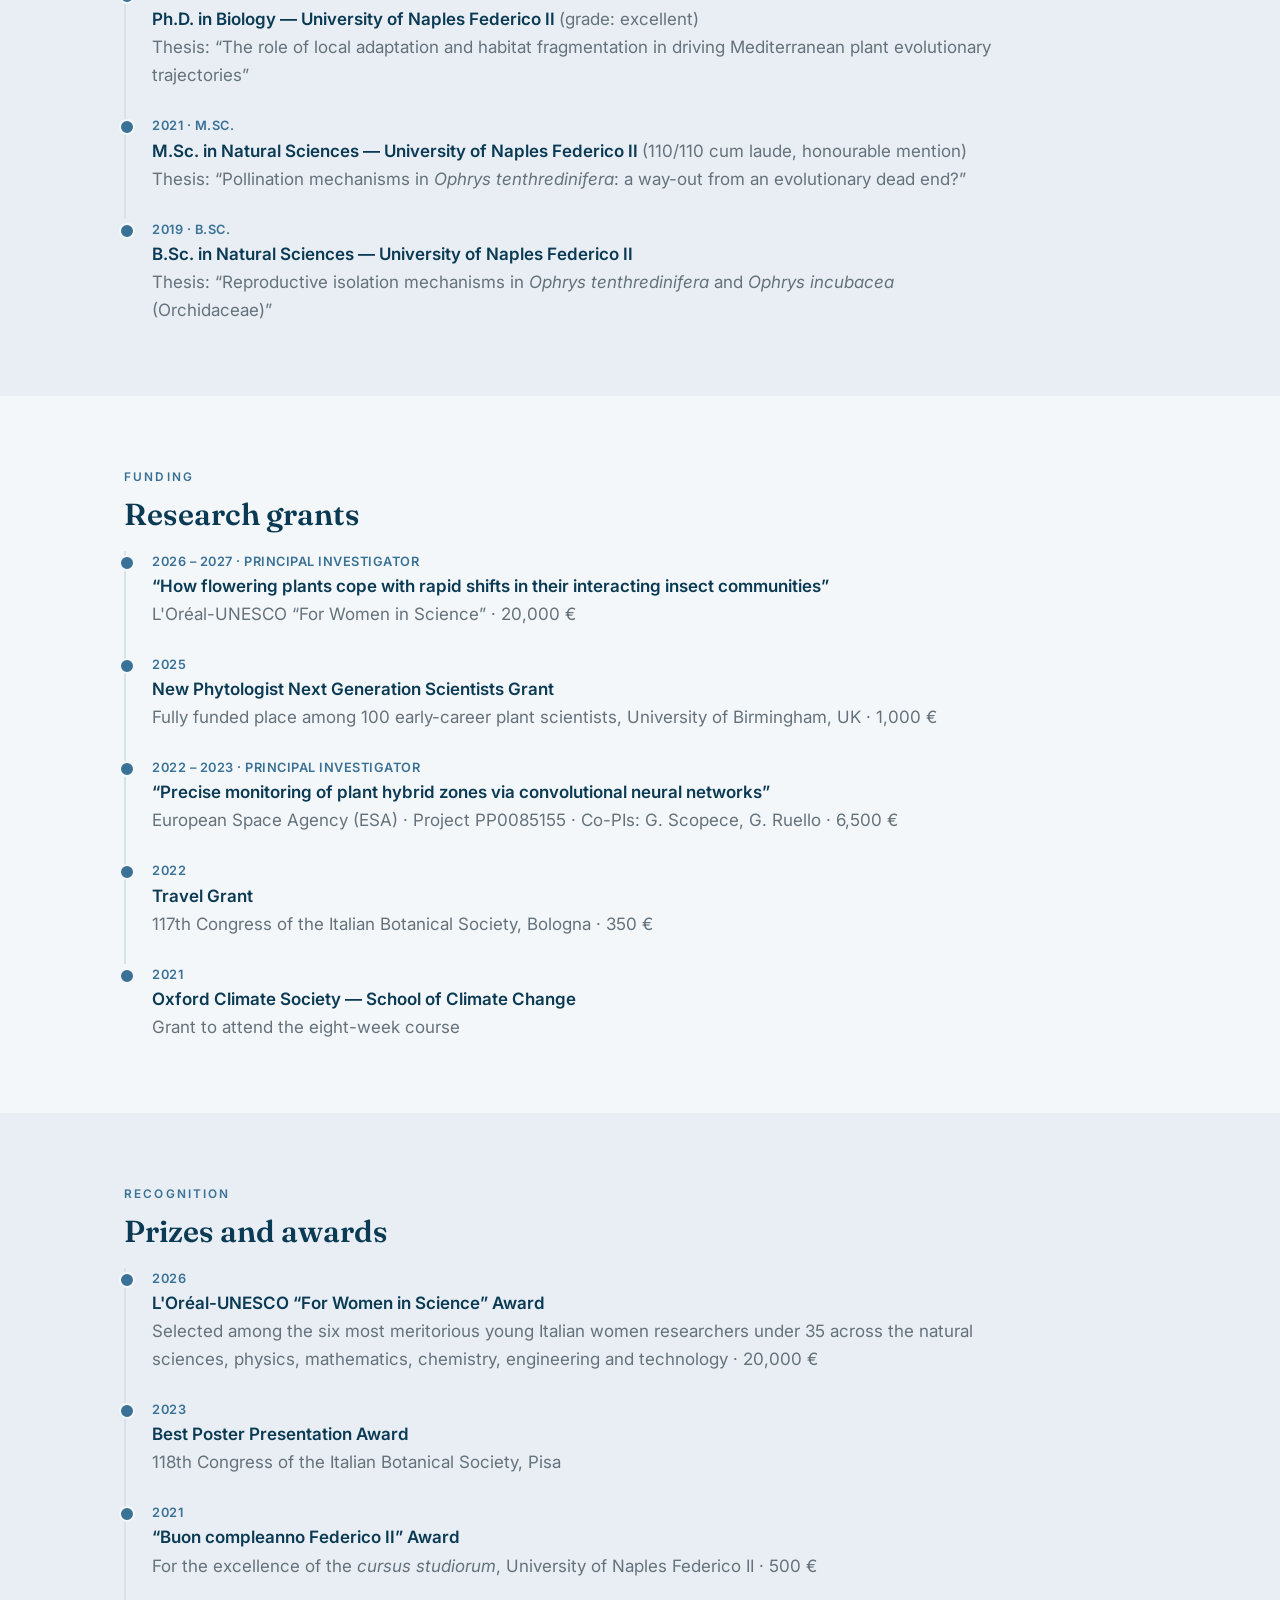
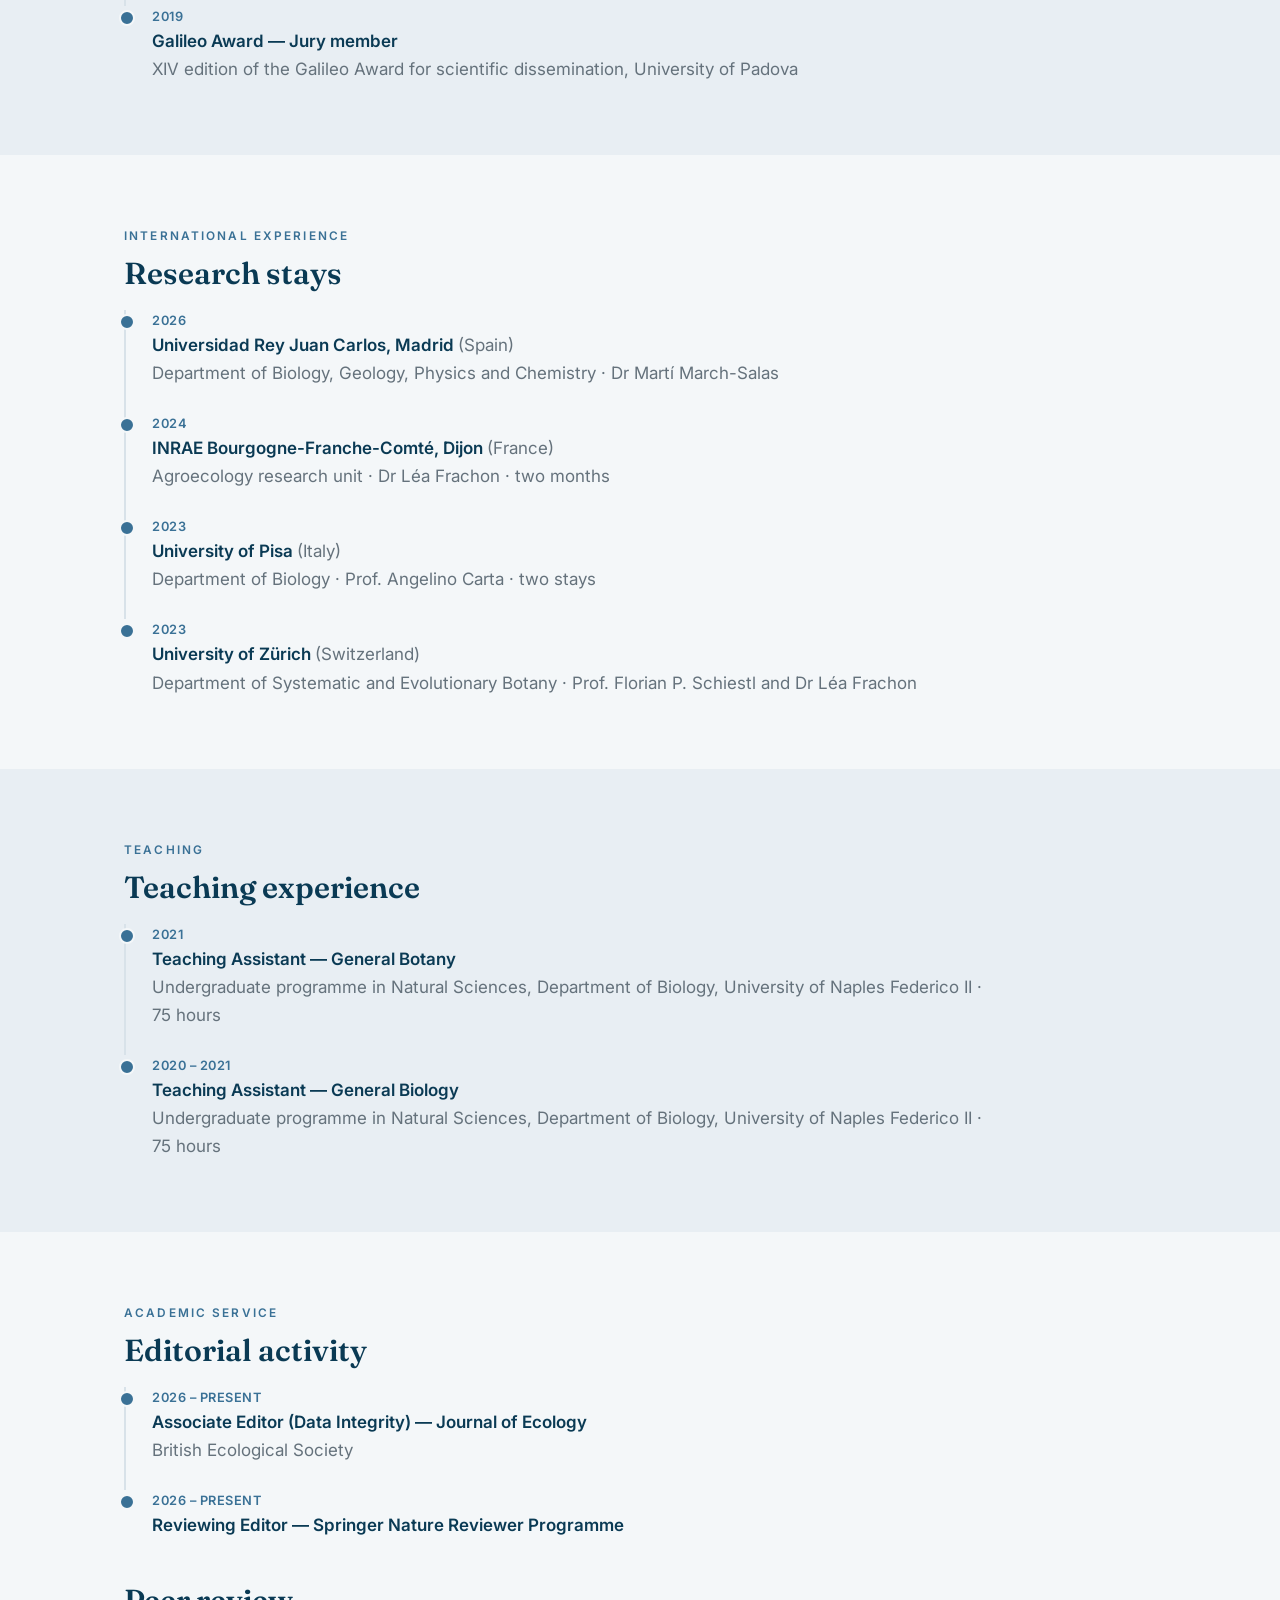
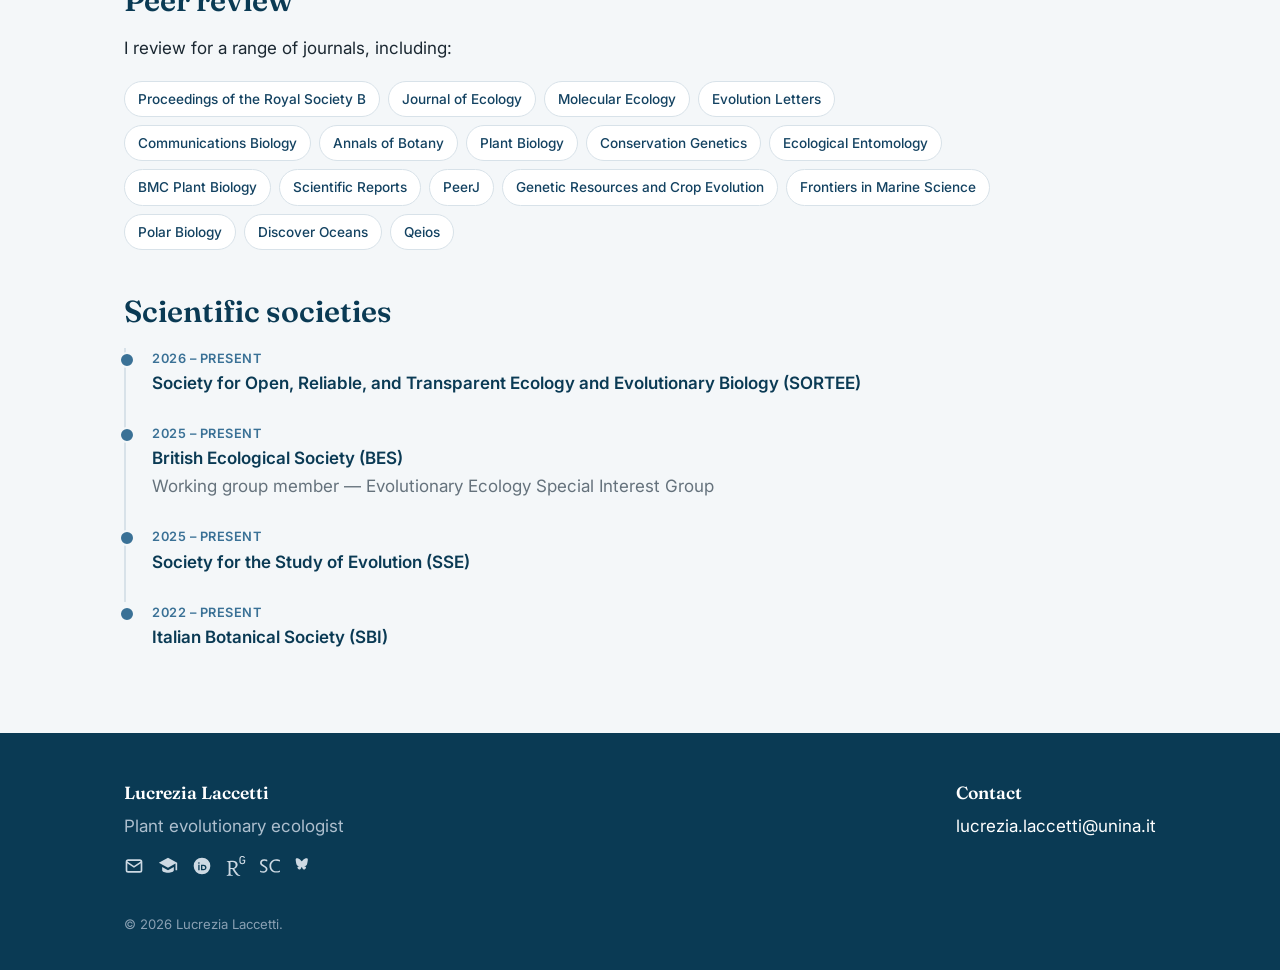
==== commit c57f0835: "Add files via upload" ====
--- a/biosketch.html
+++ b/biosketch.html
@@ -56,7 +56,7 @@
           collaborations.</p>
       </article>
       <article class="card">
-        <p style="font-family:var(--font-serif);font-size:2.1rem;line-height:1;color:var(--green-700);font-weight:600;margin-bottom:12px">16</p>
+        <p style="font-family:var(--font-serif);font-size:2.1rem;line-height:1;color:var(--green-700);font-weight:600;margin-bottom:12px">17</p>
         <h3>Journals I review for</h3>
         <p>Alongside an editorial role in the Springer Nature Reviewer Programme and work on
           reproducibility standards.</p>
@@ -204,6 +204,9 @@
     <h2>Editorial activity</h2>
     <ul class="timeline" style="margin-top:18px;max-width:880px">
       <li><div class="date">2026 – present</div>
+        <div class="ti">Associate Editor (Data Integrity) — Journal of Ecology</div>
+        <div class="where">British Ecological Society</div></li>
+      <li><div class="date">2026 – present</div>
         <div class="ti">Reviewing Editor — Springer Nature Reviewer Programme</div></li>
     </ul>
 
@@ -213,6 +216,7 @@
       <li>Proceedings of the Royal Society B</li>
       <li>Journal of Ecology</li>
       <li>Molecular Ecology</li>
+      <li>Evolution Letters</li>
       <li>Communications Biology</li>
       <li>Annals of Botany</li>
       <li>Plant Biology</li>
--- a/css/style.css
+++ b/css/style.css
@@ -238,6 +238,17 @@
 }
 .card .card-img img { width: 100%; height: 100%; object-fit: cover; display: block; }
 
+/* ---------- Current roles (home) ---------- */
+.roles { padding-block: 16px 72px; }
+.roles > h2 {
+  margin: 0 0 26px;
+  padding-bottom: 14px;
+  border-bottom: 1px solid var(--line);
+}
+.roles .cards { grid-template-columns: repeat(auto-fit, minmax(215px, 1fr)); }
+.roles .card { padding: 24px 22px; }
+.roles .card h3 { font-size: 1.02rem; line-height: 1.32; }
+
 /* ---------- Timeline ---------- */
 .timeline { list-style: none; margin: 0; padding: 0; }
 .timeline > li {
@@ -363,7 +374,7 @@
   width: 100%;
   border-radius: var(--radius);
 }
-.figure-plain img { width: 100%; border-radius: var(--radius); }
+.figure-plain img { width: 100%; }
 .media-full { margin: 28px 0 8px; }
 .media-full img { width: 100%; height: clamp(280px, 48vh, 540px); object-fit: cover; display: block; }
 figure { margin: 0; }
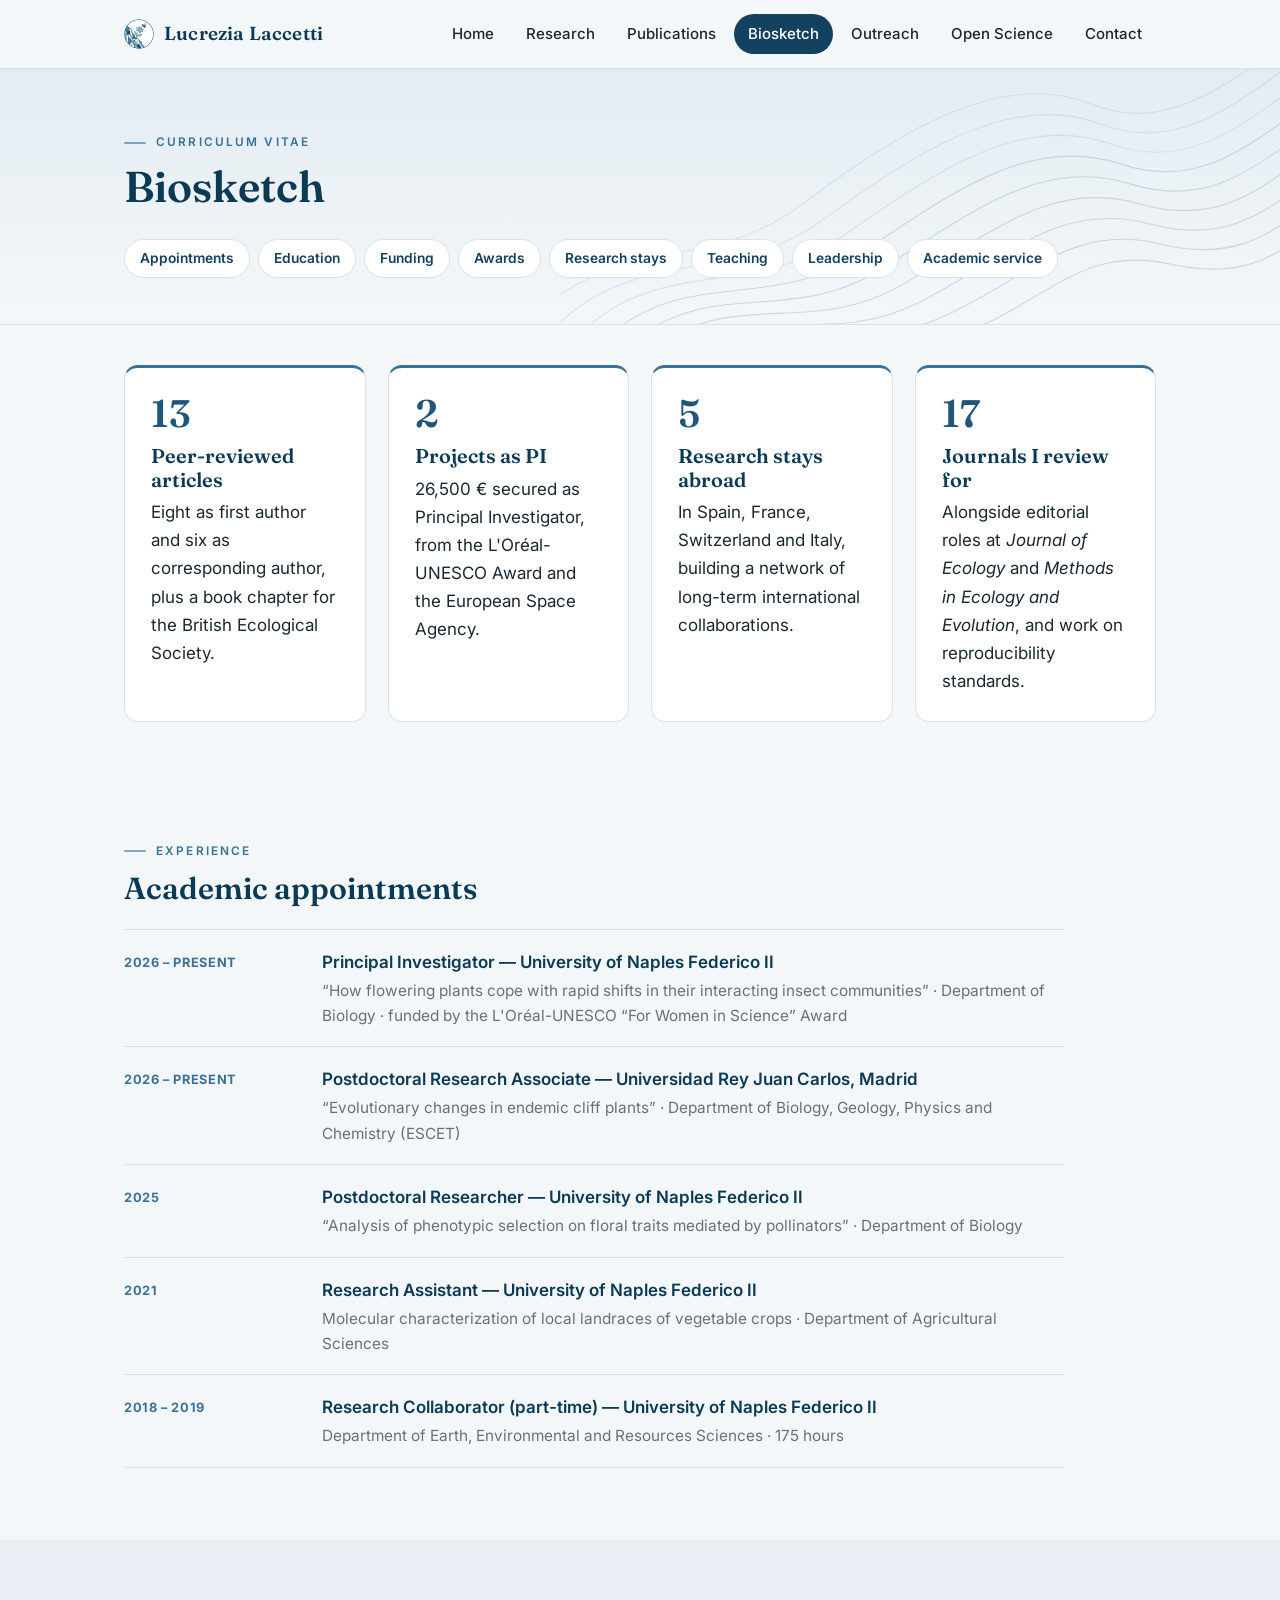
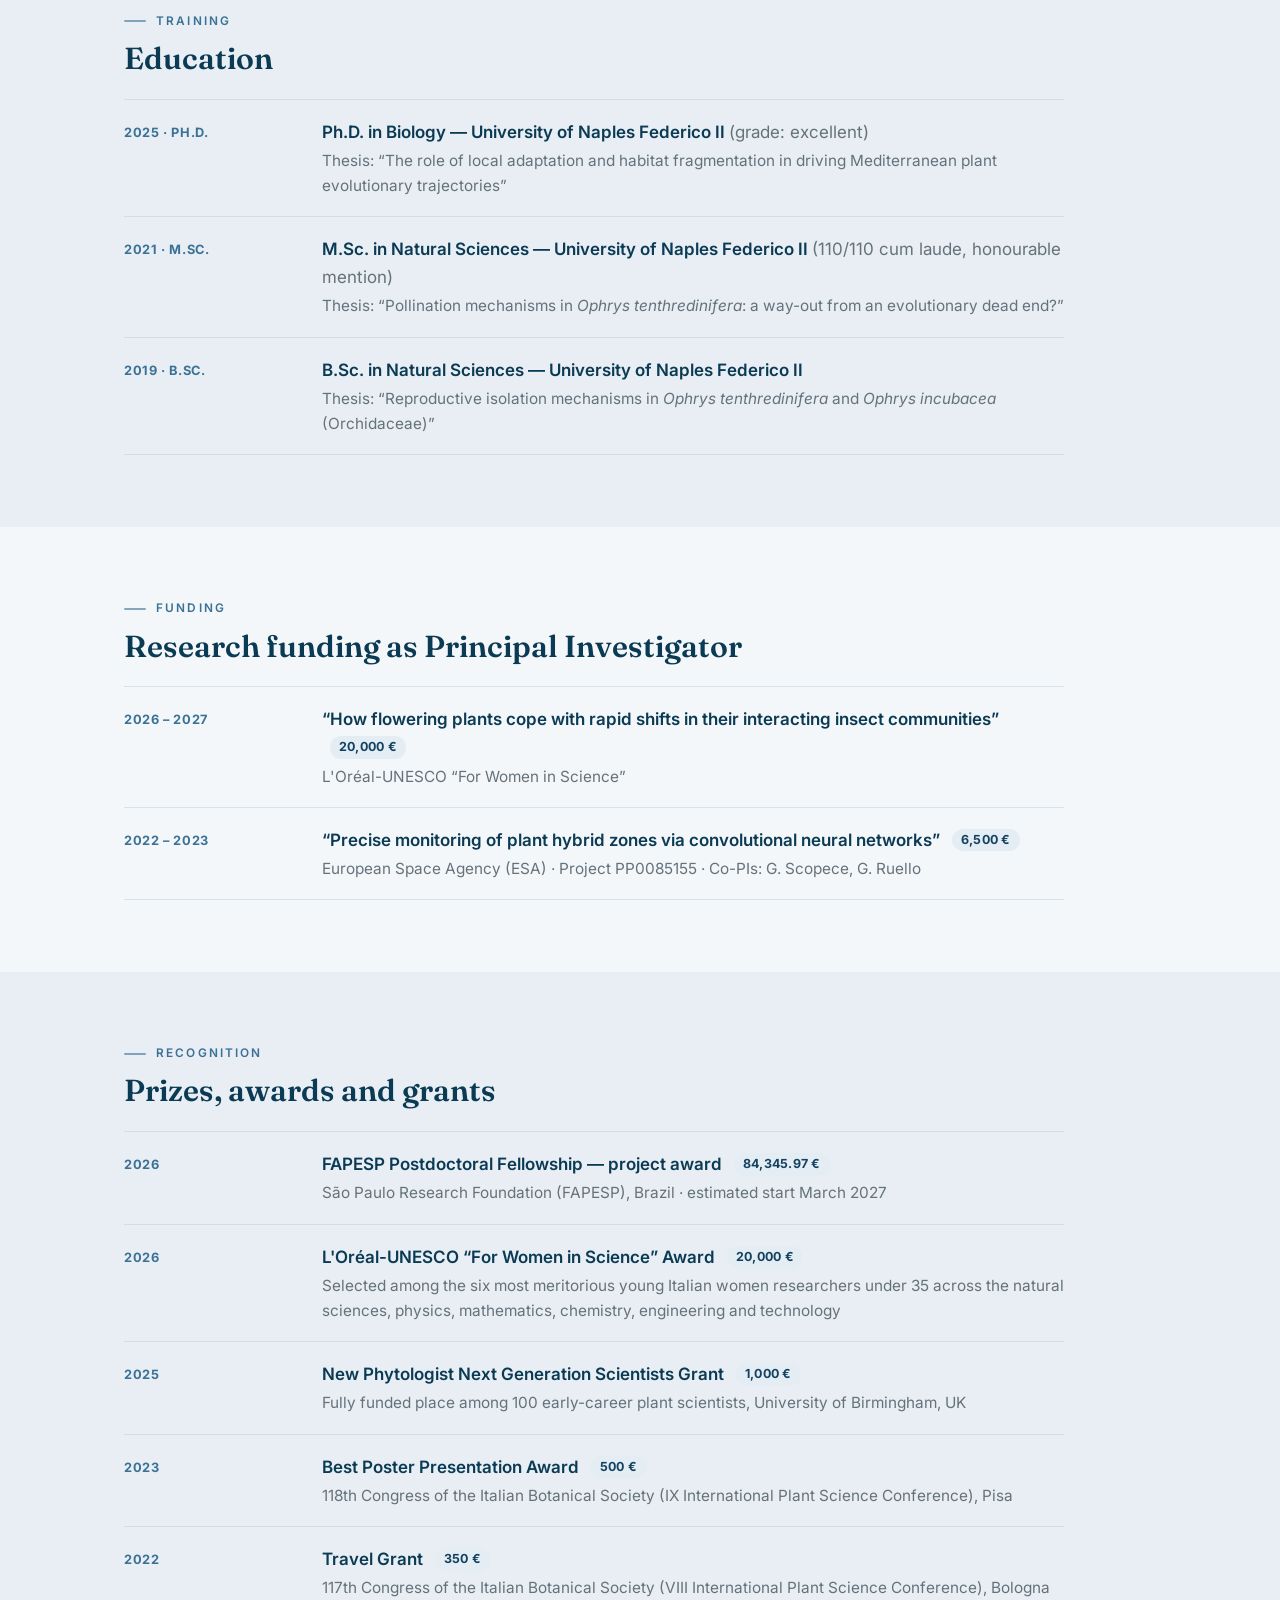
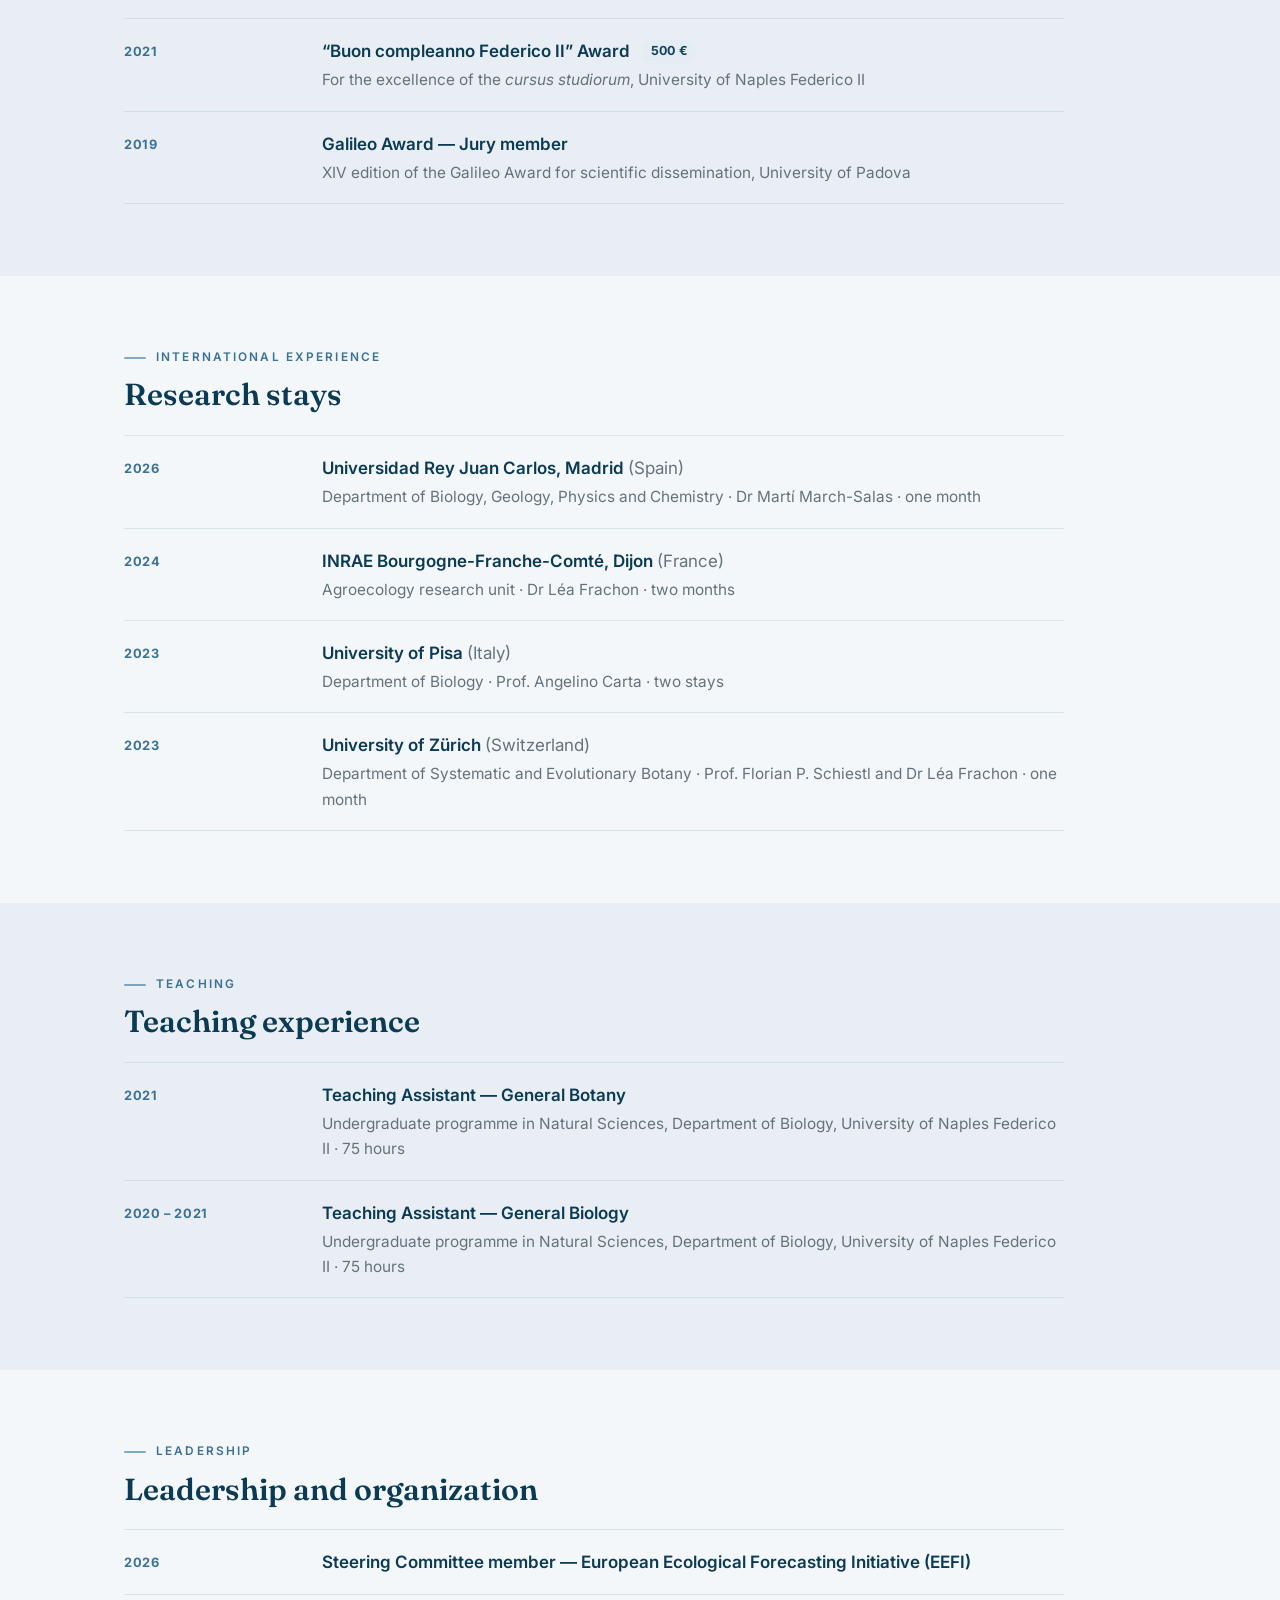
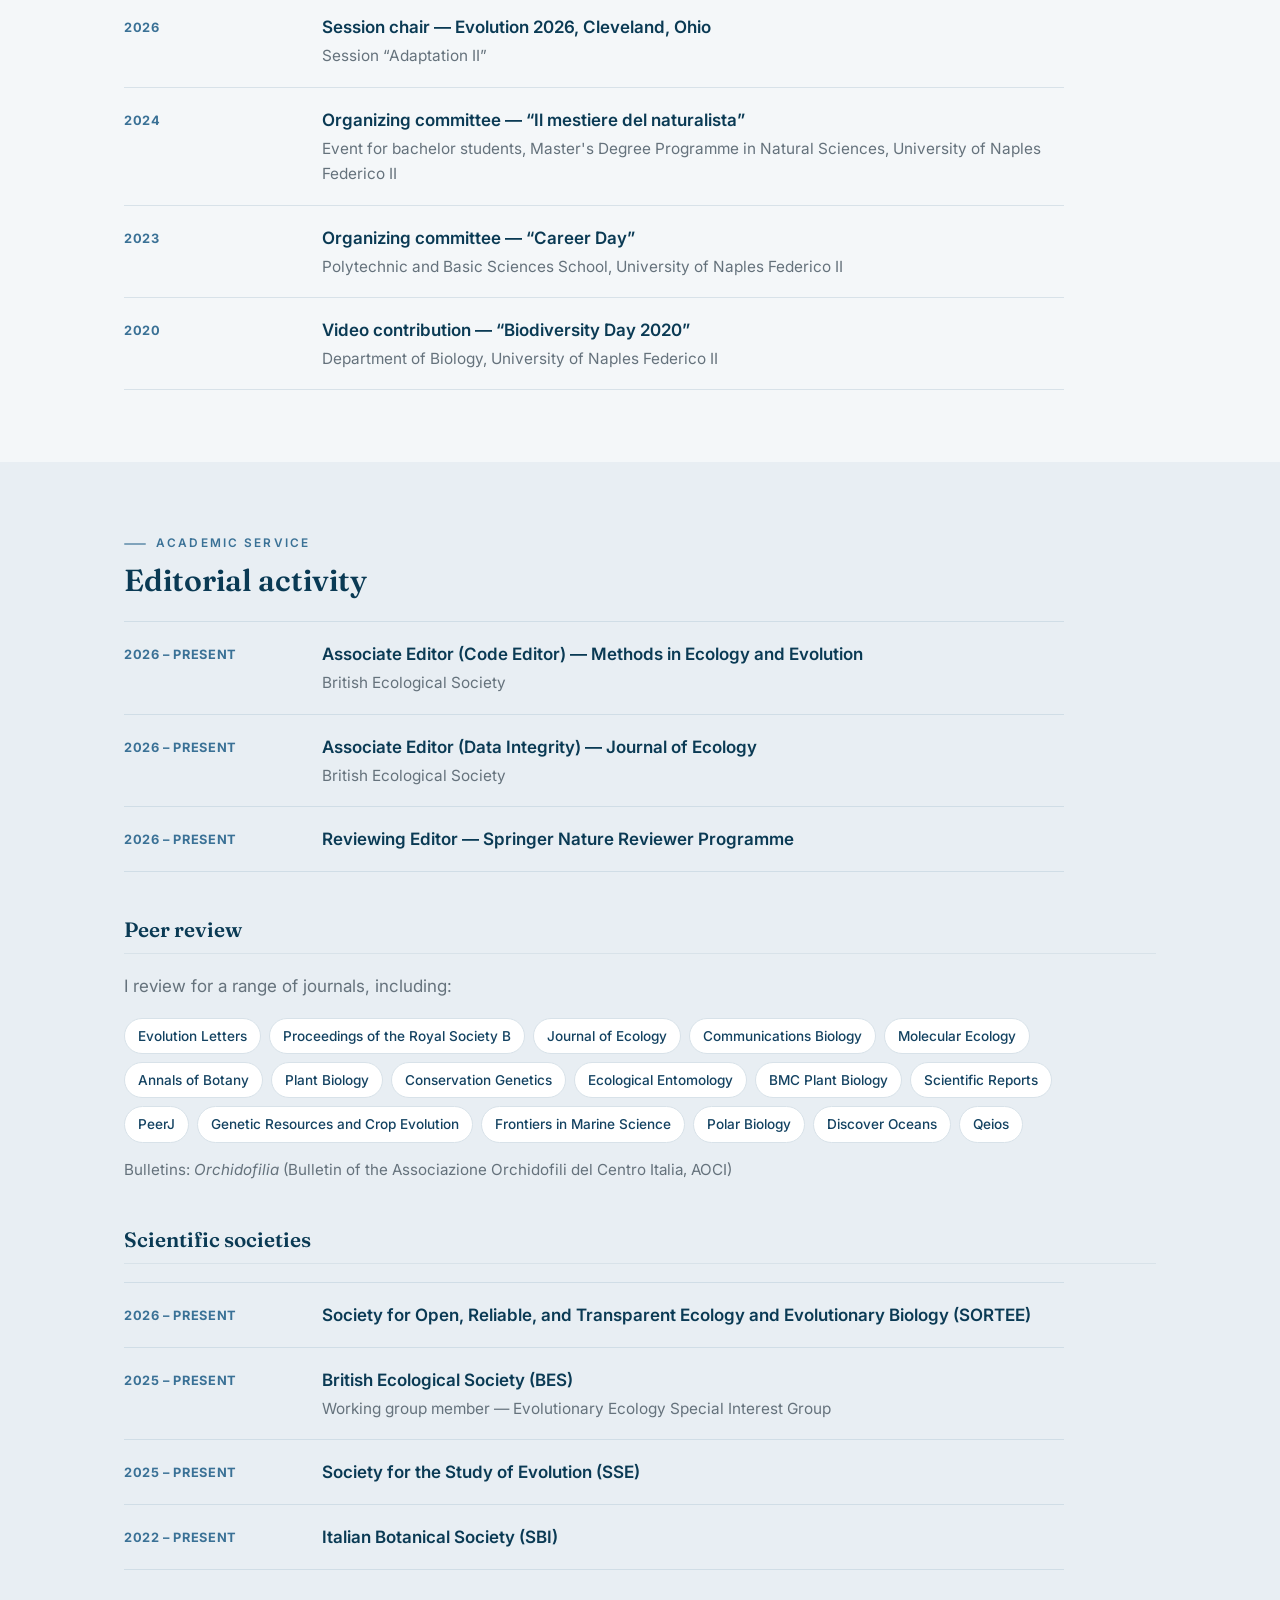
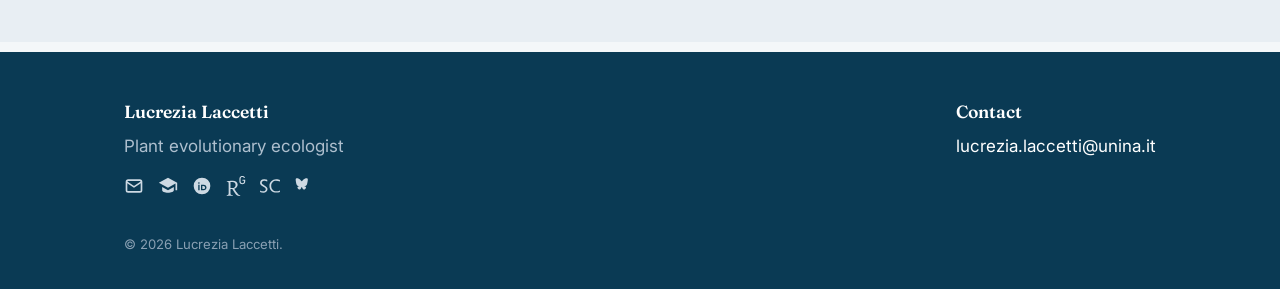
==== commit afab2bfd: "Add files via upload" ====
--- a/biosketch.html
+++ b/biosketch.html
@@ -30,219 +30,242 @@
 </header>
 
 <main>
-  <section class="page-head wrap">
-    <p class="eyebrow">Curriculum vitae</p>
-    <h1>Biosketch</h1>
+  <section class="page-head">
+    <div class="wrap">
+      <p class="eyebrow">Curriculum vitae</p>
+      <h1>Biosketch</h1>
+      <nav class="subnav" aria-label="On this page">
+        <a href="#appointments">Appointments</a>
+        <a href="#education">Education</a>
+        <a href="#funding">Funding</a>
+        <a href="#awards">Awards</a>
+        <a href="#stays">Research stays</a>
+        <a href="#teaching">Teaching</a>
+        <a href="#leadership">Leadership</a>
+        <a href="#service">Academic service</a>
+      </nav>
+    </div>
   </section>
 
   <section class="section--tight wrap">
-    <div class="cards" style="grid-template-columns:repeat(auto-fit,minmax(215px,1fr))">
-      <article class="card">
-        <p style="font-family:var(--font-serif);font-size:2.1rem;line-height:1;color:var(--green-700);font-weight:600;margin-bottom:12px">12</p>
+    <div class="cards stat-cards" style="grid-template-columns:repeat(auto-fit,minmax(215px,1fr))">
+      <article class="card">
+        <p class="stat">13</p>
         <h3>Peer-reviewed articles</h3>
-        <p>Eight as first author and five as corresponding author, plus a book chapter for the
+        <p>Eight as first author and six as corresponding author, plus a book chapter for the
           British Ecological Society.</p>
       </article>
       <article class="card">
-        <p style="font-family:var(--font-serif);font-size:2.1rem;line-height:1;color:var(--green-700);font-weight:600;margin-bottom:12px">2</p>
+        <p class="stat">2</p>
         <h3>Projects as PI</h3>
         <p>26,500 € secured as Principal Investigator, from the L&#39;Oréal-UNESCO Award and the
           European Space Agency.</p>
       </article>
       <article class="card">
-        <p style="font-family:var(--font-serif);font-size:2.1rem;line-height:1;color:var(--green-700);font-weight:600;margin-bottom:12px">5</p>
+        <p class="stat">5</p>
         <h3>Research stays abroad</h3>
         <p>In Spain, France, Switzerland and Italy, building a network of long-term international
           collaborations.</p>
       </article>
       <article class="card">
-        <p style="font-family:var(--font-serif);font-size:2.1rem;line-height:1;color:var(--green-700);font-weight:600;margin-bottom:12px">17</p>
+        <p class="stat">17</p>
         <h3>Journals I review for</h3>
-        <p>Alongside an editorial role in the Springer Nature Reviewer Programme and work on
-          reproducibility standards.</p>
-      </article>
-    </div>
-  </section>
-
-  <section class="section wrap">
+        <p>Alongside editorial roles at <em>Journal of Ecology</em> and <em>Methods in Ecology and
+          Evolution</em>, and work on reproducibility standards.</p>
+      </article>
+    </div>
+  </section>
+
+  <section class="section wrap" id="appointments">
     <p class="eyebrow">Experience</p>
     <h2>Academic appointments</h2>
-    <ul class="timeline" style="margin-top:18px;max-width:880px">
-      <li><div class="date">2026 – present</div>
-        <div class="ti">Principal Investigator — University of Naples Federico II</div>
-        <div class="where">&ldquo;How flowering plants cope with rapid shifts in their interacting insect communities&rdquo; ·
-          Department of Biology · funded by the L&#39;Oréal-UNESCO &ldquo;For Women in Science&rdquo; Award</div></li>
-      <li><div class="date">2026 – present</div>
-        <div class="ti">Postdoctoral Research Associate — Universidad Rey Juan Carlos, Madrid</div>
-        <div class="where">&ldquo;Evolutionary changes in endemic cliff plants&rdquo; · Department of Biology,
-          Geology, Physics and Chemistry (ESCET)</div></li>
-      <li><div class="date">2025</div>
-        <div class="ti">Postdoctoral Researcher — University of Naples Federico II</div>
-        <div class="where">&ldquo;Analysis of phenotypic selection on floral traits mediated by pollinators&rdquo; ·
-          Department of Biology</div></li>
-      <li><div class="date">2021</div>
-        <div class="ti">Research Assistant — University of Naples Federico II</div>
-        <div class="where">Molecular characterization of local landraces of vegetable crops ·
-          Department of Agricultural Sciences</div></li>
-      <li><div class="date">2018 – 2019</div>
-        <div class="ti">Research Collaborator (part-time) — University of Naples Federico II</div>
-        <div class="where">Department of Earth, Environmental and Resources Sciences · 175 hours</div></li>
-    </ul>
-  </section>
-
-  <section class="section--alt section">
+    <ul class="cv">
+      <li><div class="date">2026 – present</div><div>
+          <div class="ti">Principal Investigator — University of Naples Federico II</div>
+          <div class="where">&ldquo;How flowering plants cope with rapid shifts in their interacting insect communities&rdquo; · Department of Biology · funded by the L&#39;Oréal-UNESCO &ldquo;For Women in Science&rdquo; Award</div></div></li>
+      <li><div class="date">2026 – present</div><div>
+          <div class="ti">Postdoctoral Research Associate — Universidad Rey Juan Carlos, Madrid</div>
+          <div class="where">&ldquo;Evolutionary changes in endemic cliff plants&rdquo; · Department of Biology, Geology, Physics and Chemistry (ESCET)</div></div></li>
+      <li><div class="date">2025</div><div>
+          <div class="ti">Postdoctoral Researcher — University of Naples Federico II</div>
+          <div class="where">&ldquo;Analysis of phenotypic selection on floral traits mediated by pollinators&rdquo; · Department of Biology</div></div></li>
+      <li><div class="date">2021</div><div>
+          <div class="ti">Research Assistant — University of Naples Federico II</div>
+          <div class="where">Molecular characterization of local landraces of vegetable crops · Department of Agricultural Sciences</div></div></li>
+      <li><div class="date">2018 – 2019</div><div>
+          <div class="ti">Research Collaborator (part-time) — University of Naples Federico II</div>
+          <div class="where">Department of Earth, Environmental and Resources Sciences · 175 hours</div></div></li>
+    </ul>
+  </section>
+
+  <section class="section--alt section" id="education">
     <div class="wrap">
       <p class="eyebrow">Training</p>
       <h2>Education</h2>
-      <ul class="timeline" style="margin-top:18px;max-width:880px">
-        <li><div class="date">2025 · Ph.D.</div>
-          <div class="ti">Ph.D. in Biology — University of Naples Federico II
-            <span style="color:var(--muted);font-weight:400">(grade: excellent)</span></div>
-          <div class="where">Thesis: &ldquo;The role of local adaptation and habitat fragmentation in driving
-            Mediterranean plant evolutionary trajectories&rdquo;</div></li>
-        <li><div class="date">2021 · M.Sc.</div>
-          <div class="ti">M.Sc. in Natural Sciences — University of Naples Federico II
-            <span style="color:var(--muted);font-weight:400">(110/110 cum laude, honourable mention)</span></div>
-          <div class="where">Thesis: &ldquo;Pollination mechanisms in <em>Ophrys tenthredinifera</em>:
-            a way-out from an evolutionary dead end?&rdquo;</div></li>
-        <li><div class="date">2019 · B.Sc.</div>
+    <ul class="cv">
+      <li><div class="date">2025 · Ph.D.</div><div>
+          <div class="ti">Ph.D. in Biology — University of Naples Federico II <span class="note">(grade: excellent)</span></div>
+          <div class="where">Thesis: &ldquo;The role of local adaptation and habitat fragmentation in driving Mediterranean plant evolutionary trajectories&rdquo;</div></div></li>
+      <li><div class="date">2021 · M.Sc.</div><div>
+          <div class="ti">M.Sc. in Natural Sciences — University of Naples Federico II <span class="note">(110/110 cum laude, honourable mention)</span></div>
+          <div class="where">Thesis: &ldquo;Pollination mechanisms in <em>Ophrys tenthredinifera</em>: a way-out from an evolutionary dead end?&rdquo;</div></div></li>
+      <li><div class="date">2019 · B.Sc.</div><div>
           <div class="ti">B.Sc. in Natural Sciences — University of Naples Federico II</div>
-          <div class="where">Thesis: &ldquo;Reproductive isolation mechanisms in <em>Ophrys tenthredinifera</em>
-            and <em>Ophrys incubacea</em> (Orchidaceae)&rdquo;</div></li>
-      </ul>
-    </div>
-  </section>
-
-  <section class="section wrap">
+          <div class="where">Thesis: &ldquo;Reproductive isolation mechanisms in <em>Ophrys tenthredinifera</em> and <em>Ophrys incubacea</em> (Orchidaceae)&rdquo;</div></div></li>
+    </ul>
+    </div>
+  </section>
+
+  <section class="section wrap" id="funding">
     <p class="eyebrow">Funding</p>
-    <h2>Research grants</h2>
-    <ul class="timeline" style="margin-top:18px;max-width:880px">
-      <li><div class="date">2026 – 2027 · Principal Investigator</div>
-        <div class="ti">&ldquo;How flowering plants cope with rapid shifts in their interacting insect communities&rdquo;</div>
-        <div class="where">L&#39;Oréal-UNESCO &ldquo;For Women in Science&rdquo; · 20,000 €</div></li>
-      <li><div class="date">2025</div>
-        <div class="ti">New Phytologist Next Generation Scientists Grant</div>
-        <div class="where">Fully funded place among 100 early-career plant scientists, University of
-          Birmingham, UK · 1,000 €</div></li>
-      <li><div class="date">2022 – 2023 · Principal Investigator</div>
-        <div class="ti">&ldquo;Precise monitoring of plant hybrid zones via convolutional neural networks&rdquo;</div>
-        <div class="where">European Space Agency (ESA) · Project PP0085155 · Co-PIs: G. Scopece,
-          G. Ruello · 6,500 €</div></li>
-      <li><div class="date">2022</div>
-        <div class="ti">Travel Grant</div>
-        <div class="where">117th Congress of the Italian Botanical Society, Bologna · 350 €</div></li>
-      <li><div class="date">2021</div>
-        <div class="ti">Oxford Climate Society — School of Climate Change</div>
-        <div class="where">Grant to attend the eight-week course</div></li>
-    </ul>
-  </section>
-
-  <section class="section--alt section">
+    <h2>Research funding as Principal Investigator</h2>
+    <ul class="cv">
+      <li><div class="date">2026 – 2027</div><div>
+          <div class="ti">&ldquo;How flowering plants cope with rapid shifts in their interacting insect communities&rdquo; <span class="amount">20,000 €</span></div>
+          <div class="where">L&#39;Oréal-UNESCO &ldquo;For Women in Science&rdquo;</div></div></li>
+      <li><div class="date">2022 – 2023</div><div>
+          <div class="ti">&ldquo;Precise monitoring of plant hybrid zones via convolutional neural networks&rdquo; <span class="amount">6,500 €</span></div>
+          <div class="where">European Space Agency (ESA) · Project PP0085155 · Co-PIs: G. Scopece, G. Ruello</div></div></li>
+    </ul>
+  </section>
+
+  <section class="section--alt section" id="awards">
     <div class="wrap">
       <p class="eyebrow">Recognition</p>
-      <h2>Prizes and awards</h2>
-      <ul class="timeline" style="margin-top:18px;max-width:880px">
-        <li><div class="date">2026</div>
-          <div class="ti">L&#39;Oréal-UNESCO &ldquo;For Women in Science&rdquo; Award</div>
-          <div class="where">Selected among the six most meritorious young Italian women researchers
-            under 35 across the natural sciences, physics, mathematics, chemistry, engineering and
-            technology · 20,000 €</div></li>
-        <li><div class="date">2023</div>
-          <div class="ti">Best Poster Presentation Award</div>
-          <div class="where">118th Congress of the Italian Botanical Society, Pisa</div></li>
-        <li><div class="date">2021</div>
-          <div class="ti">&ldquo;Buon compleanno Federico II&rdquo; Award</div>
-          <div class="where">For the excellence of the <em>cursus studiorum</em>, University of Naples
-            Federico II · 500 €</div></li>
-        <li><div class="date">2019</div>
+      <h2>Prizes, awards and grants</h2>
+    <ul class="cv">
+      <li><div class="date">2026</div><div>
+          <div class="ti">FAPESP Postdoctoral Fellowship — project award <span class="amount">84,345.97 €</span></div>
+          <div class="where">São Paulo Research Foundation (FAPESP), Brazil · estimated start March 2027</div></div></li>
+      <li><div class="date">2026</div><div>
+          <div class="ti">L&#39;Oréal-UNESCO &ldquo;For Women in Science&rdquo; Award <span class="amount">20,000 €</span></div>
+          <div class="where">Selected among the six most meritorious young Italian women researchers under 35 across the natural sciences, physics, mathematics, chemistry, engineering and technology</div></div></li>
+      <li><div class="date">2025</div><div>
+          <div class="ti">New Phytologist Next Generation Scientists Grant <span class="amount">1,000 €</span></div>
+          <div class="where">Fully funded place among 100 early-career plant scientists, University of Birmingham, UK</div></div></li>
+      <li><div class="date">2023</div><div>
+          <div class="ti">Best Poster Presentation Award <span class="amount">500 €</span></div>
+          <div class="where">118th Congress of the Italian Botanical Society (IX International Plant Science Conference), Pisa</div></div></li>
+      <li><div class="date">2022</div><div>
+          <div class="ti">Travel Grant <span class="amount">350 €</span></div>
+          <div class="where">117th Congress of the Italian Botanical Society (VIII International Plant Science Conference), Bologna</div></div></li>
+      <li><div class="date">2021</div><div>
+          <div class="ti">&ldquo;Buon compleanno Federico II&rdquo; Award <span class="amount">500 €</span></div>
+          <div class="where">For the excellence of the <em>cursus studiorum</em>, University of Naples Federico II</div></div></li>
+      <li><div class="date">2019</div><div>
           <div class="ti">Galileo Award — Jury member</div>
-          <div class="where">XIV edition of the Galileo Award for scientific dissemination,
-            University of Padova</div></li>
-      </ul>
-    </div>
-  </section>
-
-  <section class="section wrap">
+          <div class="where">XIV edition of the Galileo Award for scientific dissemination, University of Padova</div></div></li>
+    </ul>
+    </div>
+  </section>
+
+  <section class="section wrap" id="stays">
     <p class="eyebrow">International experience</p>
     <h2>Research stays</h2>
-    <ul class="timeline" style="margin-top:18px;max-width:880px">
-      <li><div class="date">2026</div>
-        <div class="ti">Universidad Rey Juan Carlos, Madrid <span style="color:var(--muted);font-weight:400">(Spain)</span></div>
-        <div class="where">Department of Biology, Geology, Physics and Chemistry · Dr Martí March-Salas</div></li>
-      <li><div class="date">2024</div>
-        <div class="ti">INRAE Bourgogne-Franche-Comté, Dijon <span style="color:var(--muted);font-weight:400">(France)</span></div>
-        <div class="where">Agroecology research unit · Dr Léa Frachon · two months</div></li>
-      <li><div class="date">2023</div>
-        <div class="ti">University of Pisa <span style="color:var(--muted);font-weight:400">(Italy)</span></div>
-        <div class="where">Department of Biology · Prof. Angelino Carta · two stays</div></li>
-      <li><div class="date">2023</div>
-        <div class="ti">University of Zürich <span style="color:var(--muted);font-weight:400">(Switzerland)</span></div>
-        <div class="where">Department of Systematic and Evolutionary Botany · Prof. Florian P. Schiestl
-          and Dr Léa Frachon</div></li>
-    </ul>
-  </section>
-
-  <section class="section--alt section">
+    <ul class="cv">
+      <li><div class="date">2026</div><div>
+          <div class="ti">Universidad Rey Juan Carlos, Madrid <span class="note">(Spain)</span></div>
+          <div class="where">Department of Biology, Geology, Physics and Chemistry · Dr Martí March-Salas · one month</div></div></li>
+      <li><div class="date">2024</div><div>
+          <div class="ti">INRAE Bourgogne-Franche-Comté, Dijon <span class="note">(France)</span></div>
+          <div class="where">Agroecology research unit · Dr Léa Frachon · two months</div></div></li>
+      <li><div class="date">2023</div><div>
+          <div class="ti">University of Pisa <span class="note">(Italy)</span></div>
+          <div class="where">Department of Biology · Prof. Angelino Carta · two stays</div></div></li>
+      <li><div class="date">2023</div><div>
+          <div class="ti">University of Zürich <span class="note">(Switzerland)</span></div>
+          <div class="where">Department of Systematic and Evolutionary Botany · Prof. Florian P. Schiestl and Dr Léa Frachon · one month</div></div></li>
+    </ul>
+  </section>
+
+  <section class="section--alt section" id="teaching">
     <div class="wrap">
       <p class="eyebrow">Teaching</p>
       <h2>Teaching experience</h2>
-      <ul class="timeline" style="margin-top:18px;max-width:880px">
-        <li><div class="date">2021</div>
+    <ul class="cv">
+      <li><div class="date">2021</div><div>
           <div class="ti">Teaching Assistant — General Botany</div>
-          <div class="where">Undergraduate programme in Natural Sciences, Department of Biology,
-            University of Naples Federico II · 75 hours</div></li>
-        <li><div class="date">2020 – 2021</div>
+          <div class="where">Undergraduate programme in Natural Sciences, Department of Biology, University of Naples Federico II · 75 hours</div></div></li>
+      <li><div class="date">2020 – 2021</div><div>
           <div class="ti">Teaching Assistant — General Biology</div>
-          <div class="where">Undergraduate programme in Natural Sciences, Department of Biology,
-            University of Naples Federico II · 75 hours</div></li>
+          <div class="where">Undergraduate programme in Natural Sciences, Department of Biology, University of Naples Federico II · 75 hours</div></div></li>
+    </ul>
+    </div>
+  </section>
+
+  <section class="section wrap" id="leadership">
+    <p class="eyebrow">Leadership</p>
+    <h2>Leadership and organization</h2>
+    <ul class="cv">
+      <li><div class="date">2026</div><div>
+          <div class="ti">Steering Committee member — European Ecological Forecasting Initiative (EEFI)</div></div></li>
+      <li><div class="date">2026</div><div>
+          <div class="ti">Session chair — Evolution 2026, Cleveland, Ohio</div>
+          <div class="where">Session &ldquo;Adaptation II&rdquo;</div></div></li>
+      <li><div class="date">2024</div><div>
+          <div class="ti">Organizing committee — &ldquo;Il mestiere del naturalista&rdquo;</div>
+          <div class="where">Event for bachelor students, Master&#39;s Degree Programme in Natural Sciences, University of Naples Federico II</div></div></li>
+      <li><div class="date">2023</div><div>
+          <div class="ti">Organizing committee — &ldquo;Career Day&rdquo;</div>
+          <div class="where">Polytechnic and Basic Sciences School, University of Naples Federico II</div></div></li>
+      <li><div class="date">2020</div><div>
+          <div class="ti">Video contribution — &ldquo;Biodiversity Day 2020&rdquo;</div>
+          <div class="where">Department of Biology, University of Naples Federico II</div></div></li>
+    </ul>
+  </section>
+
+  <section class="section--alt section" id="service">
+    <div class="wrap">
+      <p class="eyebrow">Academic service</p>
+      <h2>Editorial activity</h2>
+    <ul class="cv">
+      <li><div class="date">2026 – present</div><div>
+          <div class="ti">Associate Editor (Code Editor) — Methods in Ecology and Evolution</div>
+          <div class="where">British Ecological Society</div></div></li>
+      <li><div class="date">2026 – present</div><div>
+          <div class="ti">Associate Editor (Data Integrity) — Journal of Ecology</div>
+          <div class="where">British Ecological Society</div></div></li>
+      <li><div class="date">2026 – present</div><div>
+          <div class="ti">Reviewing Editor — Springer Nature Reviewer Programme</div></div></li>
+    </ul>
+
+      <h3 class="subhead">Peer review</h3>
+      <p class="muted" style="margin:0 0 4px">I review for a range of journals, including:</p>
+      <ul class="tags" style="max-width:940px">
+        <li>Evolution Letters</li>
+        <li>Proceedings of the Royal Society B</li>
+        <li>Journal of Ecology</li>
+        <li>Communications Biology</li>
+        <li>Molecular Ecology</li>
+        <li>Annals of Botany</li>
+        <li>Plant Biology</li>
+        <li>Conservation Genetics</li>
+        <li>Ecological Entomology</li>
+        <li>BMC Plant Biology</li>
+        <li>Scientific Reports</li>
+        <li>PeerJ</li>
+        <li>Genetic Resources and Crop Evolution</li>
+        <li>Frontiers in Marine Science</li>
+        <li>Polar Biology</li>
+        <li>Discover Oceans</li>
+        <li>Qeios</li>
       </ul>
-    </div>
-  </section>
-
-  <section class="section wrap">
-    <p class="eyebrow">Academic service</p>
-    <h2>Editorial activity</h2>
-    <ul class="timeline" style="margin-top:18px;max-width:880px">
-      <li><div class="date">2026 – present</div>
-        <div class="ti">Associate Editor (Data Integrity) — Journal of Ecology</div>
-        <div class="where">British Ecological Society</div></li>
-      <li><div class="date">2026 – present</div>
-        <div class="ti">Reviewing Editor — Springer Nature Reviewer Programme</div></li>
-    </ul>
-
-    <h2 style="margin-top:44px">Peer review</h2>
-    <p class="prose" style="margin-top:6px">I review for a range of journals, including:</p>
-    <ul class="tags" style="max-width:880px">
-      <li>Proceedings of the Royal Society B</li>
-      <li>Journal of Ecology</li>
-      <li>Molecular Ecology</li>
-      <li>Evolution Letters</li>
-      <li>Communications Biology</li>
-      <li>Annals of Botany</li>
-      <li>Plant Biology</li>
-      <li>Conservation Genetics</li>
-      <li>Ecological Entomology</li>
-      <li>BMC Plant Biology</li>
-      <li>Scientific Reports</li>
-      <li>PeerJ</li>
-      <li>Genetic Resources and Crop Evolution</li>
-      <li>Frontiers in Marine Science</li>
-      <li>Polar Biology</li>
-      <li>Discover Oceans</li>
-      <li>Qeios</li>
-    </ul>
-    <h2 style="margin-top:44px">Scientific societies</h2>
-    <ul class="timeline" style="margin-top:18px;max-width:880px">
-      <li><div class="date">2026 – present</div>
-        <div class="ti">Society for Open, Reliable, and Transparent Ecology and Evolutionary Biology (SORTEE)</div></li>
-      <li><div class="date">2025 – present</div>
-        <div class="ti">British Ecological Society (BES)</div>
-        <div class="where">Working group member — Evolutionary Ecology Special Interest Group</div></li>
-      <li><div class="date">2025 – present</div>
-        <div class="ti">Society for the Study of Evolution (SSE)</div></li>
-      <li><div class="date">2022 – present</div>
-        <div class="ti">Italian Botanical Society (SBI)</div></li>
-    </ul>
+      <p class="muted" style="margin:14px 0 0;font-size:.95rem">Bulletins: <em>Orchidofilia</em>
+        (Bulletin of the Associazione Orchidofili del Centro Italia, AOCI)</p>
+
+      <h3 class="subhead">Scientific societies</h3>
+    <ul class="cv" style="margin-top:0">
+      <li><div class="date">2026 – present</div><div>
+          <div class="ti">Society for Open, Reliable, and Transparent Ecology and Evolutionary Biology (SORTEE)</div></div></li>
+      <li><div class="date">2025 – present</div><div>
+          <div class="ti">British Ecological Society (BES)</div>
+          <div class="where">Working group member — Evolutionary Ecology Special Interest Group</div></div></li>
+      <li><div class="date">2025 – present</div><div>
+          <div class="ti">Society for the Study of Evolution (SSE)</div></div></li>
+      <li><div class="date">2022 – present</div><div>
+          <div class="ti">Italian Botanical Society (SBI)</div></div></li>
+    </ul>
+    </div>
   </section>
 </main>
 
--- a/css/style.css
+++ b/css/style.css
@@ -1,6 +1,6 @@
 /* ===========================================================
    Lucrezia Laccetti — personal academic website
-   Palette: botanical greens on warm paper
+   Palette: blues keyed to the site logo, on cool paper
    =========================================================== */
 
 :root {
@@ -72,14 +72,14 @@
   margin-bottom: .6rem;
 }
 
-.lead { font-size: 1.16rem; color: #36402f; }
+.lead { font-size: 1.16rem; color: #2c3a45; }
 
 /* ---------- Header / nav ---------- */
 .site-header {
   position: sticky;
   top: 0;
   z-index: 50;
-  background: rgba(250, 248, 242, 0.92);
+  background: rgba(244, 247, 249, 0.9);
   backdrop-filter: saturate(140%) blur(10px);
   border-bottom: 1px solid var(--line);
 }
@@ -157,8 +157,10 @@
   position: relative;
   border-radius: 18px;
   overflow: hidden;
-  box-shadow: var(--shadow);
+  /* offset block behind the photo, in the palette's light blue */
+  box-shadow: 18px 18px 0 0 var(--sage), var(--shadow);
   aspect-ratio: 4 / 4.4;
+  margin-right: 18px;
 }
 .portrait img { width: 100%; height: 100%; object-fit: cover; object-position: 42% 15%; }
 .portrait::after {
@@ -212,8 +214,32 @@
 .btn--ghost:hover { background: var(--green-800); color: #fff; }
 
 /* ---------- Page header ---------- */
-.page-head { padding-block: 60px 10px; }
-.page-head h1 { font-size: 2.6rem; }
+/* full-width band with a faint contour-line motif (cliffs, topography) */
+.page-head {
+  padding-block: 64px 46px;
+  background:
+    url(../assets/contours.svg) right -40px bottom -10px / 760px auto no-repeat,
+    linear-gradient(180deg, #e3ecf2 0%, var(--paper) 100%);
+  border-bottom: 1px solid var(--line);
+}
+.page-head h1 { font-size: 2.7rem; text-wrap: balance; max-width: 24ch; margin-bottom: 0; }
+.page-head--center { text-align: center; }
+.page-head--center h1 { margin-inline: auto; }
+.page-head + .section--tight { padding-top: 40px; }
+
+/* short rule before section eyebrows */
+.eyebrow::before {
+  content: "";
+  display: inline-block;
+  width: 22px;
+  height: 2px;
+  margin-right: 10px;
+  vertical-align: middle;
+  background: currentColor;
+  opacity: .6;
+  border-radius: 2px;
+}
+.card .eyebrow::before, .eyebrow.plain::before { display: none; }
 
 /* ---------- Generic prose ---------- */
 .prose { max-width: 760px; }
@@ -226,7 +252,11 @@
   border: 1px solid var(--line);
   border-radius: var(--radius);
   padding: 26px;
-}
+  transition: transform .2s ease, box-shadow .2s ease, border-color .2s ease;
+}
+.card:hover { border-color: #c3d4e0; box-shadow: 0 16px 34px -26px rgba(10, 58, 84, .45); }
+a.card { display: block; color: inherit; }
+a.card:hover { transform: translateY(-3px); color: inherit; }
 .card h3 { margin-bottom: .35em; }
 .card .ic { font-size: 1.5rem; margin-bottom: 10px; }
 .card p:last-child { margin-bottom: 0; }
@@ -245,9 +275,6 @@
   padding-bottom: 14px;
   border-bottom: 1px solid var(--line);
 }
-.roles .cards { grid-template-columns: repeat(auto-fit, minmax(215px, 1fr)); }
-.roles .card { padding: 24px 22px; }
-.roles .card h3 { font-size: 1.02rem; line-height: 1.32; }
 
 /* ---------- Timeline ---------- */
 .timeline { list-style: none; margin: 0; padding: 0; }
@@ -310,7 +337,7 @@
 .pub .body { flex: 1; }
 .pub .ptitle { font-weight: 600; color: var(--green-900); }
 .pub .meta { color: var(--muted); font-size: .94rem; }
-.pub .venue { font-style: italic; color: #4a5247; }
+.pub .venue { font-style: italic; color: #3d4c57; }
 .pub .badges { margin-top: 8px; display: flex; flex-wrap: wrap; gap: 7px; }
 .badge {
   font-size: .72rem;
@@ -474,10 +501,283 @@
   body { font-size: 16px; }
   .hero-grid { grid-template-columns: 1fr; gap: 30px; }
   .hero { padding-block: 40px 10px; }
-  .portrait { max-width: 320px; margin: 0 auto; }
+  .portrait { max-width: 320px; margin: 0 auto; width: 100%; }
   .hero h1 { font-size: 2.4rem; }
   h2 { font-size: 1.6rem; }
   .page-head h1 { font-size: 2.1rem; }
 
   .footer-grid { flex-direction: column; }
 }
+
+/* ===========================================================
+   Components added in the October 2026 redesign
+   =========================================================== */
+
+.muted { color: var(--muted); }
+.subhead {
+  font-size: 1.3rem;
+  margin: 46px 0 18px;
+  padding-bottom: 10px;
+  border-bottom: 1px solid var(--line);
+}
+
+/* ---------- Line icons in a soft badge ---------- */
+.ic-badge {
+  display: inline-flex;
+  align-items: center;
+  justify-content: center;
+  width: 44px;
+  height: 44px;
+  border-radius: 12px;
+  background: #e4edf3;
+  color: var(--green-700);
+  margin-bottom: 16px;
+}
+.ic-badge svg { width: 22px; height: 22px; }
+
+/* ---------- Current roles (home): 2 x 2 cards ---------- */
+/* two columns keep every institution and journal on a single line */
+.role-cards { grid-template-columns: repeat(2, 1fr); gap: 20px; }
+.role-card { padding: 24px 28px 22px; }
+.role-card .eyebrow { margin-bottom: .5rem; }
+.role-card h3 {
+  font-size: 1.1rem;
+  line-height: 1.3;
+  margin: 0 0 12px;
+  padding-bottom: 12px;
+  border-bottom: 1px solid var(--line);
+}
+.rc-lines { list-style: none; margin: 0; padding: 0; font-size: .93rem; line-height: 1.5; color: var(--muted); }
+.rc-lines li + li { margin-top: 4px; }
+.rc-lines a { color: inherit; text-decoration: underline; text-decoration-color: var(--line); text-underline-offset: 3px; }
+.rc-lines a:hover { color: var(--green-700); text-decoration-color: currentColor; }
+@media (max-width: 640px) { .role-cards { grid-template-columns: 1fr; } }
+
+/* ---------- In-page section chips ---------- */
+.subnav { display: flex; flex-wrap: wrap; gap: 8px; margin-top: 26px; }
+.subnav a {
+  padding: 7px 15px;
+  border-radius: 999px;
+  border: 1px solid var(--line);
+  background: #fff;
+  font-size: .86rem;
+  font-weight: 600;
+  color: var(--green-800);
+}
+.subnav a:hover { background: var(--green-800); border-color: var(--green-800); color: #fff; }
+.page-head--center .subnav { justify-content: center; }
+[id] { scroll-margin-top: 88px; }
+
+/* ---------- Statistic cards ---------- */
+.stat {
+  font-family: var(--font-serif);
+  font-size: 2.4rem;
+  line-height: 1;
+  color: var(--green-700);
+  font-weight: 600;
+  margin-bottom: 12px;
+}
+.stat-cards .card { border-top: 3px solid var(--green-500); }
+
+/* ---------- CV rows (date | content) ---------- */
+.cv { list-style: none; margin: 22px 0 0; padding: 0; max-width: 940px; }
+.cv > li {
+  display: grid;
+  grid-template-columns: 170px 1fr;
+  gap: 4px 28px;
+  padding: 18px 0;
+  border-top: 1px solid var(--line);
+}
+.cv > li:last-child { border-bottom: 1px solid var(--line); }
+.cv .date {
+  font-size: .8rem;
+  font-weight: 700;
+  letter-spacing: .05em;
+  text-transform: uppercase;
+  color: var(--green-500);
+  padding-top: 4px;
+}
+.cv .ti { font-weight: 600; color: var(--green-900); }
+.cv .where { color: var(--muted); font-size: .96rem; margin-top: 2px; }
+.cv .note { color: var(--muted); font-weight: 400; }
+.amount {
+  display: inline-block;
+  margin-left: 8px;
+  padding: 1px 9px;
+  border-radius: 999px;
+  background: #e4edf3;
+  color: var(--green-800);
+  font-size: .78rem;
+  font-weight: 700;
+  letter-spacing: .02em;
+  vertical-align: 2px;
+  white-space: nowrap;
+}
+.section--alt .cv > li { border-color: #d0dde6; }
+@media (max-width: 640px) {
+  .cv > li { grid-template-columns: 1fr; gap: 2px; }
+}
+
+/* ---------- Publications ---------- */
+.pub-summary { display: flex; flex-wrap: wrap; gap: 12px; margin-top: 26px; }
+.pub-summary div {
+  background: #fff;
+  border: 1px solid var(--line);
+  border-radius: 12px;
+  padding: 12px 18px;
+  font-size: .9rem;
+  color: var(--muted);
+}
+.pub-summary strong {
+  font-family: var(--font-serif);
+  font-size: 1.5rem;
+  color: var(--green-700);
+  margin-right: 8px;
+  vertical-align: -2px;
+}
+.pubgroup { margin-bottom: 44px; }
+.pubgroup:last-child { margin-bottom: 0; }
+.pubgroup h2 { display: flex; align-items: baseline; gap: 12px; }
+.pubgroup h2 .count {
+  font-family: var(--font-sans);
+  font-size: .8rem;
+  font-weight: 700;
+  color: var(--green-700);
+  background: #e4edf3;
+  border-radius: 999px;
+  padding: 2px 10px;
+}
+.pub { transition: background .18s ease; border-radius: 8px; padding-inline: 10px; margin-inline: -10px; }
+.pub:hover { background: #fff; }
+a.badge:hover { filter: brightness(.96); }
+
+/* ---------- Feature (image + text) ---------- */
+.feature {
+  display: grid;
+  grid-template-columns: minmax(220px, 320px) 1fr;
+  gap: 44px;
+  align-items: center;
+  background: #fff;
+  border: 1px solid var(--line);
+  border-radius: 20px;
+  padding: 32px;
+  box-shadow: 0 24px 50px -38px rgba(10, 58, 84, .5);
+}
+.feature-media img { width: 100%; border-radius: 12px; box-shadow: 0 18px 36px -22px rgba(10, 58, 84, .55); }
+.feature h3 { font-size: 1.7rem; margin-bottom: .5em; }
+.feature .kv { margin: 18px 0 22px; font-size: .95rem; }
+@media (max-width: 760px) {
+  .feature { grid-template-columns: 1fr; padding: 22px; gap: 24px; }
+  .feature-media { max-width: 300px; }
+}
+
+/* ---------- Wide photo with caption ---------- */
+.photo-wide { margin: 8px 0 0; position: relative; border-radius: 18px; overflow: hidden; }
+.photo-wide img { width: 100%; aspect-ratio: 16 / 7; object-fit: cover; object-position: center 45%; }
+.photo-wide figcaption {
+  position: absolute;
+  left: 0; right: 0; bottom: 0;
+  margin: 0;
+  padding: 40px 22px 16px;
+  color: #fff;
+  font-size: .88rem;
+  background: linear-gradient(180deg, rgba(10, 58, 84, 0) 0%, rgba(10, 58, 84, .85) 100%);
+}
+@media (max-width: 640px) { .photo-wide img { aspect-ratio: 4 / 3; } }
+
+/* ---------- Media cards (image on top) ---------- */
+.media-grid { display: grid; grid-template-columns: repeat(auto-fill, minmax(280px, 1fr)); gap: 22px; }
+.media-card { padding: 0; overflow: hidden; display: flex; flex-direction: column; }
+.media-card .mc-img { aspect-ratio: 16 / 9; overflow: hidden; background: var(--paper-2); }
+.media-card .mc-img img { width: 100%; height: 100%; object-fit: cover; transition: transform .35s ease; }
+a.media-card:hover .mc-img img { transform: scale(1.03); }
+.media-card .mc-img--contain img { object-fit: contain; padding: 18px 28px; }
+.media-card .mc-body { padding: 20px 22px 22px; display: flex; flex-direction: column; flex: 1; }
+.mc-kicker {
+  font-size: .76rem;
+  font-weight: 700;
+  letter-spacing: .08em;
+  text-transform: uppercase;
+  color: var(--green-500);
+  margin-bottom: 8px;
+}
+.media-card h3 { font-size: 1.06rem; line-height: 1.38; margin-bottom: .6em; }
+.media-card p { font-size: .93rem; color: var(--muted); }
+.mc-cta {
+  margin-top: auto;
+  font-size: .88rem;
+  font-weight: 700;
+  color: var(--green-700);
+}
+.mc-cta::after { content: " \2192"; }
+a.media-card:hover .mc-cta { color: var(--gold); }
+
+/* ---------- Press list ---------- */
+.press-list { list-style: none; margin: 0; padding: 0; border-top: 1px solid var(--line); }
+.press-list li { border-bottom: 1px solid var(--line); }
+.press-list a, .press-list .press-row {
+  display: grid;
+  grid-template-columns: 210px 1fr auto;
+  gap: 6px 26px;
+  align-items: baseline;
+  padding: 16px 6px;
+  color: var(--ink);
+  border-radius: 8px;
+}
+.press-list a:hover { background: #fff; color: var(--ink); }
+.press-outlet { font-family: var(--font-serif); font-weight: 600; font-size: 1.08rem; color: var(--green-900); }
+.press-outlet small { display: block; font-family: var(--font-sans); font-size: .78rem; font-weight: 600; color: var(--muted); letter-spacing: .02em; }
+.press-title { font-size: .97rem; }
+.press-go { font-size: .85rem; font-weight: 700; color: var(--green-700); white-space: nowrap; }
+.press-list a:hover .press-go { color: var(--gold); }
+@media (max-width: 720px) {
+  .press-list a, .press-list .press-row { grid-template-columns: 1fr; }
+}
+
+/* ---------- Book feature (Open Science) ---------- */
+.book-section {
+  background: linear-gradient(135deg, #dfe9f1 0%, #edf2f6 60%, var(--paper) 100%);
+  border-block: 1px solid var(--line);
+}
+.book-feature { display: grid; grid-template-columns: 300px 1fr; gap: 56px; align-items: center; }
+.book-cover { display: block; position: relative; }
+.book-cover img {
+  width: 100%;
+  border-radius: 4px 10px 10px 4px;
+  box-shadow: 0 30px 50px -24px rgba(10, 58, 84, .6), 0 0 0 1px rgba(10, 58, 84, .08);
+  transition: transform .3s ease;
+}
+.book-cover::before {
+  /* spine highlight */
+  content: "";
+  position: absolute;
+  left: 8px; top: 0; bottom: 0;
+  width: 2px;
+  background: rgba(255, 255, 255, .35);
+  z-index: 1;
+}
+.book-cover:hover img { transform: translateY(-4px) rotate(-.6deg); }
+.cite-box {
+  background: #fff;
+  border: 1px solid var(--line);
+  border-left: 4px solid var(--green-500);
+  border-radius: 10px;
+  padding: 16px 20px;
+  font-size: .95rem;
+  margin: 22px 0 24px;
+}
+@media (max-width: 820px) {
+  .book-feature { grid-template-columns: 1fr; gap: 30px; }
+  .book-cover { max-width: 240px; }
+}
+
+/* ---------- Two columns (text | card) ---------- */
+.split { display: grid; grid-template-columns: 1.1fr 1fr; gap: 44px; align-items: center; }
+@media (max-width: 820px) { .split { grid-template-columns: 1fr; gap: 26px; } }
+
+/* ---------- Collaboration cards: four across on wide screens ---------- */
+.cards--collab { grid-template-columns: repeat(auto-fit, minmax(230px, 1fr)); }
+.cards--collab .card { padding: 22px 20px; }
+.cards--collab .card h3 { font-size: 1.12rem; }
+.cards--collab .card p:not(.eyebrow) { font-size: .93rem; line-height: 1.6; }
+.cards--collab .card p[style] { font-size: .85rem !important; }
